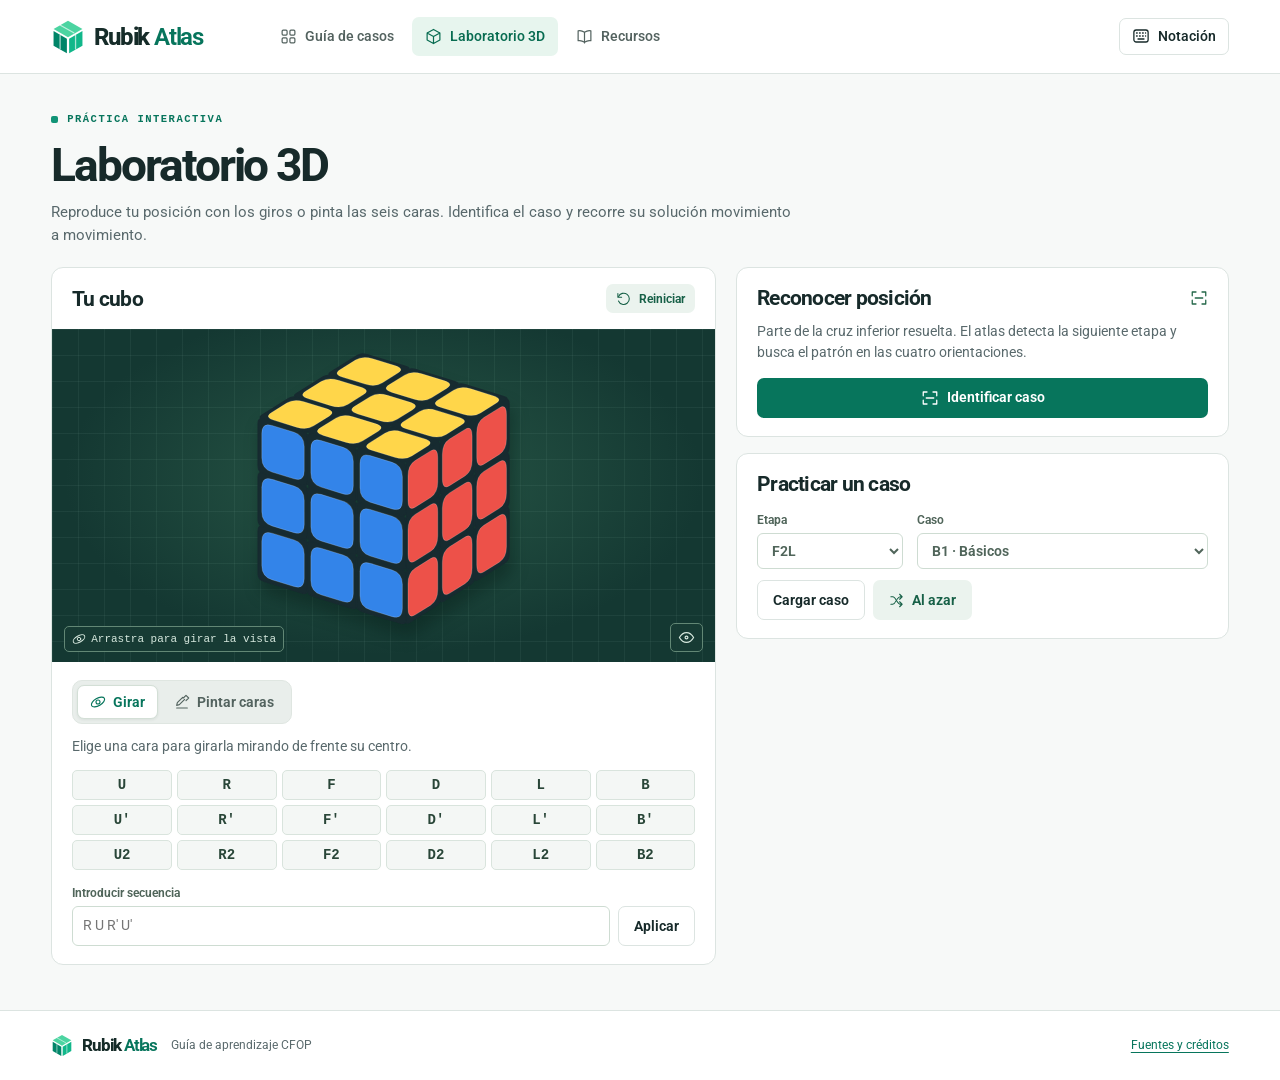
==== laboratorio.html @ b9ffd776 "commit 2" ====
<!doctype html>
<html lang="es"><head><meta charset="utf-8"><meta name="viewport" content="width=device-width, initial-scale=1"><meta name="theme-color" content="#102b29"><meta name="description" content="Guía visual en español para los 119 casos de F2L, OLL y PLL, con un cubo 3D personalizable."><title>Laboratorio 3D · Rubik Atlas</title><link rel="icon" href="assets/marca.svg"><link rel="stylesheet" href="estilos.css"><script type="module" src="js/common.mjs"></script><script type="module" src="js/laboratorio.mjs"></script></head><body>
<a class="skip" href="#principal">Saltar al contenido</a><header class="site-header"><div class="header-inner"><a class="brand" href="index.html"><svg viewBox="0 0 40 42" width="34" height="36" fill="none" aria-hidden="true"><path d="m20 2 17 9.5-17 9.8-17-9.8Z" fill="#4cd4a1"/><path d="m3 14 15.7 9.1v17L3 31.2Z" fill="#008568"/><path d="M37 14v17.2l-15.7 8.9v-17Z" fill="#11b78a"/><path d="m10.5 6.8 16.8 9.5m-16.6 2.2v16.9m18.2-16.8v17" stroke="#fff" stroke-opacity=".65" stroke-width="1.5"/></svg><span>Rubik <b>Atlas</b></span></a><nav aria-label="Principal"><a href="index.html" ><svg class="icon" aria-hidden="true" width="17" height="17" viewBox="0 0 24 24" fill="none" stroke="currentColor" stroke-width="1.7" stroke-linecap="round" stroke-linejoin="round"><rect x="3" y="3" width="7" height="7" rx="1.5"/><rect x="14" y="3" width="7" height="7" rx="1.5"/><rect x="3" y="14" width="7" height="7" rx="1.5"/><rect x="14" y="14" width="7" height="7" rx="1.5"/></svg>Guía de casos</a><a href="laboratorio.html" aria-current="page"><svg class="icon" aria-hidden="true" width="17" height="17" viewBox="0 0 24 24" fill="none" stroke="currentColor" stroke-width="1.7" stroke-linecap="round" stroke-linejoin="round"><path d="m12 2 9 5v10l-9 5-9-5V7zM3 7l9 5 9-5m-9 5v10"/></svg>Laboratorio 3D</a><a href="recursos.html" ><svg class="icon" aria-hidden="true" width="17" height="17" viewBox="0 0 24 24" fill="none" stroke="currentColor" stroke-width="1.7" stroke-linecap="round" stroke-linejoin="round"><path d="M12 6v15M3 4c4-1 6 0 9 2 3-2 5-3 9-2v14c-4-1-6 0-9 2-3-2-5-3-9-2Z"/></svg>Recursos</a></nav><button class="notation-button" data-notation><svg class="icon" aria-hidden="true" width="18" height="18" viewBox="0 0 24 24" fill="none" stroke="currentColor" stroke-width="1.7" stroke-linecap="round" stroke-linejoin="round"><rect x="2.5" y="4" width="19" height="16" rx="3"/><path d="M6 8h1m3 0h1m3 0h1m3 0h.2M6 12h1m3 0h1m3 0h1m3 0h.2M8 16h8"/></svg><span>Notación</span></button></div></header>
<main id="principal" class="wrap"><header class="page-intro"><span class="eyebrow"><i></i> PRÁCTICA INTERACTIVA</span><h1>Laboratorio 3D</h1><p>Reproduce tu posición con los giros o pinta las seis caras. Identifica el caso y recorre su solución movimiento a movimiento.</p></header><div class="lab-layout"><section class="lab-panel"><div class="panel-title"><h2>Tu cubo</h2><button class="btn tiny quiet" id="reset"><svg class="icon" aria-hidden="true" width="15" height="15" viewBox="0 0 24 24" fill="none" stroke="currentColor" stroke-width="1.7" stroke-linecap="round" stroke-linejoin="round"><path d="M3 4v6h6"/><path d="M4 9a9 9 0 1 1 0 7"/></svg> Reiniciar</button></div><div class="viewport" id="viewport" tabindex="0" aria-label="Vista del cubo. Arrastra o usa las flechas para girar la vista."><div id="cube"></div><span class="view-caption"><svg class="icon" aria-hidden="true" width="14" height="14" viewBox="0 0 24 24" fill="none" stroke="currentColor" stroke-width="1.7" stroke-linecap="round" stroke-linejoin="round"><circle cx="12" cy="12" r="3"/><ellipse cx="12" cy="12" rx="11" ry="5.5" transform="rotate(-30 12 12)"/></svg> Arrastra para girar la vista</span><button id="home-view" class="view-home" aria-label="Restablecer vista" title="Restablecer vista"><svg class="icon" aria-hidden="true" width="17" height="17" viewBox="0 0 24 24" fill="none" stroke="currentColor" stroke-width="1.7" stroke-linecap="round" stroke-linejoin="round"><path d="M2 12s4-7 10-7 10 7 10 7-4 7-10 7S2 12 2 12Z"/><circle cx="12" cy="12" r="2"/></svg></button></div><div class="lab-tools"><div class="mode-tabs"><button id="turn-mode" aria-pressed="true"><svg class="icon" aria-hidden="true" width="16" height="16" viewBox="0 0 24 24" fill="none" stroke="currentColor" stroke-width="1.7" stroke-linecap="round" stroke-linejoin="round"><circle cx="12" cy="12" r="3"/><ellipse cx="12" cy="12" rx="11" ry="5.5" transform="rotate(-30 12 12)"/></svg> Girar</button><button id="paint-mode" aria-pressed="false"><svg class="icon" aria-hidden="true" width="16" height="16" viewBox="0 0 24 24" fill="none" stroke="currentColor" stroke-width="1.7" stroke-linecap="round" stroke-linejoin="round"><path d="m14 6 4-4 4 4-4 4m-2-2-8 8-4 1 1-4 8-8"/><path d="M4 21h16"/></svg> Pintar caras</button></div><div id="turn-tools"><p class="muted">Elige una cara para girarla mirando de frente su centro.</p><div id="turns" class="turn-buttons"></div><form id="sequence-form"><label for="sequence">Introducir secuencia</label><div class="input-row"><input id="sequence" placeholder="R U R′ U′" autocomplete="off" spellcheck="false"><button class="btn outline">Aplicar</button></div></form></div><div id="paint-tools" hidden><p class="muted">Elige un color y pinta sobre el cubo o el plano. Los centros indican la orientación de cada cara.</p><div id="palette" aria-label="Color del pincel"></div><div id="net" class="net"></div></div><p id="edit-status" class="status" role="status"></p></div></section><div class="lab-side"><section class="panel control-panel"><div class="panel-title"><h2>Reconocer posición</h2><svg class="icon" aria-hidden="true" width="18" height="18" viewBox="0 0 24 24" fill="none" stroke="currentColor" stroke-width="1.7" stroke-linecap="round" stroke-linejoin="round"><path d="M3 9V4h5m8 0h5v5m0 6v5h-5m-8 0H3v-5m4-3h10"/></svg></div><p>Parte de la cruz inferior resuelta. El atlas detecta la siguiente etapa y busca el patrón en las cuatro orientaciones.</p><button class="btn primary full" id="identify"><svg class="icon" aria-hidden="true" width="18" height="18" viewBox="0 0 24 24" fill="none" stroke="currentColor" stroke-width="1.7" stroke-linecap="round" stroke-linejoin="round"><path d="M3 9V4h5m8 0h5v5m0 6v5h-5m-8 0H3v-5m4-3h10"/></svg> Identificar caso</button><div id="recognition" aria-live="polite"></div></section><section class="panel control-panel"><h2>Practicar un caso</h2><div class="pick-row"><label>Etapa<select id="pick-stage"><option>F2L</option><option>OLL</option><option>PLL</option></select></label><label>Caso<select id="pick-case"></select></label></div><div class="input-row"><button class="btn outline" id="load-case">Cargar caso</button><button class="btn quiet" id="random"><svg class="icon" aria-hidden="true" width="15" height="15" viewBox="0 0 24 24" fill="none" stroke="currentColor" stroke-width="1.7" stroke-linecap="round" stroke-linejoin="round"><path d="M3 6h3c5 0 7 12 12 12h3m-4-4 4 4-4 4M3 18h3c2 0 4-3 5-5m2-3c2-3 3-4 5-4h3m-4-4 4 4-4 4"/></svg> Al azar</button></div></section></div></div></main><footer><div class="wrap foot"><a class="brand" href="index.html"><svg viewBox="0 0 40 42" width="34" height="36" fill="none" aria-hidden="true"><path d="m20 2 17 9.5-17 9.8-17-9.8Z" fill="#4cd4a1"/><path d="m3 14 15.7 9.1v17L3 31.2Z" fill="#008568"/><path d="M37 14v17.2l-15.7 8.9v-17Z" fill="#11b78a"/><path d="m10.5 6.8 16.8 9.5m-16.6 2.2v16.9m18.2-16.8v17" stroke="#fff" stroke-opacity=".65" stroke-width="1.5"/></svg><span>Rubik <b>Atlas</b></span></a><span>Guía de aprendizaje CFOP</span><a href="recursos.html#creditos">Fuentes y créditos</a></div></footer>
<dialog id="notationDialog"><div class="dialog-top"><span class="eyebrow">REFERENCIA</span><button class="icon-btn" data-close aria-label="Cerrar"><svg class="icon" aria-hidden="true" width="18" height="18" viewBox="0 0 24 24" fill="none" stroke="currentColor" stroke-width="1.7" stroke-linecap="round" stroke-linejoin="round"><path d="m6 6 12 12M6 18 18 6"/></svg></button></div><h2>Notación de giros</h2><p>Lee de izquierda a derecha. Determina el sentido mirando directamente la cara que vas a girar.</p><div class="notation-grid"><span><kbd>U</kbd> Superior</span><span><kbd>D</kbd> Inferior</span><span><kbd>R</kbd> Derecha</span><span><kbd>L</kbd> Izquierda</span><span><kbd>F</kbd> Frontal</span><span><kbd>B</kbd> Trasera</span></div><p><b>R</b> indica un cuarto de vuelta horario, <b>R′</b> uno antihorario y <b>R2</b> media vuelta. Las minúsculas como <b>r</b> mueven dos capas juntas.</p><p><b>M, E y S</b> giran la capa central en el sentido de L, D y F respectivamente. <b>x, y y z</b> rotan todo el cubo en el sentido de R, U y F.</p></dialog></body></html>
---- estilos.css ----
@font-face{font-family:Roboto;src:url("assets/fonts/roboto.woff2") format("woff2");font-weight:100 900;font-display:swap}
:root{--ink:#172a2a;--muted:#59696c;--green:#07755c;--mint:#a2f1c9;--line:#dce4e1;--paper:#fff;--soft:#f5f7f6;--mono:"Cascadia Code",Consolas,"Courier New",monospace;color-scheme:light}
*{box-sizing:border-box}
html{scroll-behavior:smooth;scroll-padding-top:18px}
body{margin:0;background:#f7f9f8;color:var(--ink);font:15px/1.52 Roboto,Arial,sans-serif;-webkit-font-smoothing:antialiased}
button,input,select{font:inherit;color:inherit}
button,a{touch-action:manipulation}
button{cursor:pointer}
button:disabled{cursor:default;opacity:.45}
[hidden]{display:none!important}
a{color:var(--green);text-decoration:none}
button:focus-visible,a:focus-visible,input:focus-visible,select:focus-visible,[tabindex]:focus-visible{outline:3px solid #128cbd;outline-offset:3px}
h1,h2,h3,h4,p{margin:0}
h1,h2,h3,h4{line-height:1.15}
.icon{display:inline-block;flex:none;vertical-align:middle}
.wrap,.header-inner{width:min(1320px,calc(100% - clamp(32px,8vw,128px)));margin-inline:auto}
.skip{position:fixed;left:15px;top:-80px;z-index:9;background:white;padding:10px}.skip:focus{top:8px}
.site-header{background:#fff;border-bottom:1px solid var(--line)}
.header-inner{display:flex;align-items:center;gap:clamp(20px,5vw,80px);min-height:73px}
.brand{display:inline-flex;align-items:center;gap:9px;white-space:nowrap;color:#162c29;font-size:24px;font-weight:770;letter-spacing:-1.2px;line-height:1}.brand b{color:var(--green);font-weight:650}
.header-inner nav{display:flex;align-items:center;gap:5px}
.header-inner nav a,.notation-button{display:inline-flex;align-items:center;gap:8px;font-size:14px;font-weight:550;white-space:nowrap}
.header-inner nav a{color:#53625f;padding:9px 13px;border-radius:7px}
.header-inner nav a:hover,.notation-button:hover{background:var(--soft);color:var(--green)}
.header-inner nav a[aria-current]{background:#e7f5ee;color:#086c51}
.notation-button{margin-left:auto;border:1px solid var(--line);border-radius:7px;background:white;padding:7px 12px}
.hero{display:grid;grid-template-columns:1.15fr 1fr;position:relative;isolation:isolate;overflow:hidden;min-height:282px;margin-top:28px;border-radius:17px;color:white;background:linear-gradient(110deg,#102e2b 0%,#0e322f 57%,#19433c 100%);box-shadow:0 2px 3px #10291e13}
.hero:before{content:"";position:absolute;inset:0;z-index:-1;background-image:linear-gradient(#b1e7d50c 1px,transparent 1px),linear-gradient(90deg,#b1e7d50c 1px,transparent 1px);background-size:30px 30px;mask-image:linear-gradient(90deg,transparent,#0005 35%,#000 75%)}
.hero-copy{align-self:center;padding:36px 0 37px clamp(26px,3.7vw,61px);position:relative;z-index:1}
.hero-kicker,.eyebrow,.case-code,.axis{font-family:var(--mono);font-size:11px;font-weight:650;line-height:1.2;letter-spacing:1.3px}
.hero-kicker,.eyebrow{display:inline-flex;align-items:center;gap:9px}.hero-kicker{color:#abdfc6}.hero-kicker span{color:#77a995}.hero-kicker i,.eyebrow i{width:7px;height:7px;display:inline-block;background:#73e7ac;border-radius:2px}.eyebrow i{background:#119477}
.hero h1{font-size:clamp(40px,4.3vw,68px);letter-spacing:-.053em;line-height:1.06;font-weight:720;margin:13px 0 12px}
.hero p{color:#c8dcd5;max-width:510px;font-size:clamp(15px,1.12vw,18px);line-height:1.58}
.btn,.icon-btn{display:inline-flex;align-items:center;justify-content:center;gap:8px;border:1px solid transparent;border-radius:7px;font-weight:650;line-height:1.2}
.btn{min-height:40px;font-size:14px;padding:10px 15px}
.btn:hover,.icon-btn:hover{filter:brightness(.96)}
.btn.mint{background:var(--mint);color:#103d2f;margin-top:23px;padding:12px 16px}.btn.mint .icon:last-child{margin-left:8px}
.primary{background:var(--green);color:white}.quiet{background:#ebf3ee;color:#176047}.outline,.icon-btn{background:white;border-color:var(--line);color:var(--ink)}
.full{width:100%}.tiny{font-size:12px;min-height:29px;padding:6px 9px}
.hero-art{position:relative;display:grid;place-items:center;min-width:0;isolation:isolate}
.hero-art .cube-render{width:clamp(225px,20.3vw,312px);position:relative;z-index:2;filter:drop-shadow(3px 15px 9px #02191468);transform:rotate(-7deg)}
.halo{position:absolute;width:75%;height:90%;background:radial-gradient(ellipse,#77f0ab27,transparent 70%)}
.orbit{position:absolute;top:50%;left:50%;width:78%;height:44%;border:1px dashed #ade7ce55;border-radius:50%;transform:translate(-50%,-36%) rotate(-17deg)}
.o2{transform:translate(-50%,-48%) rotate(21deg);border-style:solid;border-color:#b0edd131;width:82%;height:39%}
.axis{position:absolute;color:#9fcdba;background:#183f36;border:1px solid #92c2a750;border-radius:4px;letter-spacing:0;padding:2px 5px;font-size:10px}.aU{top:12%;left:66%}.aF{top:66%;left:12%}.aR{top:60%;right:10%}
.library{margin:32px 0 70px}.lib-head,.result-head,.panel-title,.dialog-top,.resource-bar,.foot,.pick-row,.input-row{display:flex;align-items:center;justify-content:space-between;gap:14px}
.lib-head{align-items:flex-end;margin-bottom:21px}.eyebrow{color:var(--green);font-size:10.5px;letter-spacing:1.5px}
.lib-head h2,.page-intro h1,.resource-stage>h2{font-size:clamp(29px,2.6vw,42px);font-weight:735;letter-spacing:-.045em;margin-top:5px}
.stage-tabs,.mode-tabs{display:inline-flex;gap:3px;padding:4px;background:#e9eeeb;border:1px solid #dfe6e1;border-radius:10px}
.stage-tabs button,.mode-tabs button{background:transparent;border:1px solid transparent;border-radius:7px;padding:7px 12px;font-size:14px;font-weight:660;line-height:18px;color:#53635f}
.stage-tabs button[aria-pressed=true],.mode-tabs button[aria-pressed=true]{background:white;border-color:#d3dfd6;color:var(--green);box-shadow:0 1px 3px #052b1b12}
.stage-tabs small{font:600 10px var(--mono);border-radius:4px;padding:2px 5px;margin-left:3px;background:#dce4df}.stage-tabs button[aria-pressed=true] small{background:#e2f3e9}
.catalog-layout{display:grid;grid-template-columns:minmax(185px,210px) minmax(0,1fr);gap:clamp(20px,2vw,32px);align-items:start}
.filters,.panel,.lab-panel{background:white;border:1px solid var(--line);border-radius:12px}
.filters{padding:14px 9px 10px}.filters-title{font-size:14px;font-weight:700;display:flex;align-items:center;gap:8px;padding:0 8px 12px;margin:0 3px 5px;border-bottom:1px solid var(--line)}.filters-title>.icon{color:#57806d}.filters-title>span{margin-left:auto;font:600 10px var(--mono);color:#73817b}
#groups{display:grid;gap:2px}#groups button{background:none;border:0;border-radius:6px;text-align:left;display:flex;align-items:center;justify-content:space-between;gap:6px;padding:9px 10px;font-size:13px;color:#4c6058;line-height:1.3}#groups small{font:11px var(--mono);color:#68776f}
#groups button:hover{background:var(--soft)}#groups button[aria-pressed=true]{background:#e7f5ec;color:#086d50;font-weight:680}#groups button[aria-pressed=true] small{color:#086d50}
.result-head{align-items:center;padding-bottom:13px;border-bottom:1px solid var(--line);margin-bottom:16px}
.result-head h2,.control-panel h2,.panel-title h2{font-size:21px;letter-spacing:-.036em;font-weight:700}
.result-head p,.resource-stage>p{font-size:13px;color:var(--muted);margin-top:5px}
.search{display:flex;align-items:center;gap:7px;padding:7px 10px;flex:none;background:white;border:1px solid var(--line);border-radius:7px;color:#6d7a74}
.search input{width:103px;font-size:13px;background:none;border:0;outline:none}.search:focus-within{outline:2px solid var(--green)}
.family-section+.family-section{margin-top:26px}.family-section>h3{display:flex;align-items:center;gap:9px;font-size:16px;letter-spacing:-.02em;margin-bottom:12px}.family-section h3 small{font:500 11px var(--mono);letter-spacing:0;color:#68786f;background:#eaf0ec;padding:3px 6px;border-radius:4px}
.case-grid{display:grid;grid-template-columns:repeat(4,minmax(0,1fr));gap:12px}
.case-card{display:flex;flex-direction:column;position:relative;min-width:0;background:white;border:1px solid #d8e2dd;border-radius:11px;overflow:hidden;color:var(--ink);box-shadow:0 2px 3px #103c1b05}
.case-card:hover,.case-card:focus-visible{border-color:#69a38a;box-shadow:0 4px 15px #104e3312}
.case-art,.detail-art{position:relative;display:grid;place-items:center;background-color:#eff4f1;background-image:radial-gradient(#78958640 .8px,transparent .95px);background-size:11px 11px}
.case-art{height:142px;border-bottom:1px solid #e0e9e3}.case-art img{object-fit:contain;width:99px;height:108px;filter:drop-shadow(0 4px 3px #143e2d17)}.case-code{position:absolute;top:9px;left:9px;font-size:9.5px;letter-spacing:.4px;background:#ffffffda;border:1px solid #d9e4dc;color:#4c6257;border-radius:4px;padding:3px 5px}
.case-body{padding:12px 12px 13px;position:relative;flex:1}.case-body h4{font-size:14px;letter-spacing:-.016em;line-height:1.35;padding-right:8px}.case-body code{display:block;margin-top:5px;font:12px/1.5 var(--mono);color:#4c6358;overflow-wrap:anywhere}.card-go{position:absolute;right:8px;top:11px;color:#7b9185}
.page-intro{padding:33px 0 21px}.page-intro h1{font-size:clamp(36px,3.6vw,54px);margin:9px 0}.page-intro>p{max-width:750px;color:var(--muted)}
.resource-bar,.credits{border:1px solid var(--line);border-radius:10px;background:white;padding:14px 18px}.resource-bar nav{display:flex;gap:8px}.resource-stage{margin:35px 0 50px}.resource-stage>p{margin-bottom:23px}.resource-stage .case-grid{grid-template-columns:repeat(auto-fill,minmax(195px,1fr))}.resource-stage .family-section h3{margin-top:19px}.credits{margin-bottom:42px;font-size:14px}.credits h2{font-size:20px}.credits p{margin:8px 0}.credits a,.foot>a:last-child{text-decoration:underline;text-underline-offset:3px}
footer{background:white;border-top:1px solid var(--line);color:var(--muted);font-size:12px}.foot{padding-block:23px;justify-content:flex-start}.foot .brand{font-size:17px}.foot .brand svg{width:22px;height:23px}.foot>a:last-child{margin-left:auto}
dialog{width:min(465px,calc(100% - 28px));max-height:90dvh;overflow:auto;padding:23px;border:1px solid #cfdcd4;border-radius:15px;color:var(--ink);box-shadow:0 15px 80px #07291b30}dialog::backdrop{background:#132d2b80}dialog h2{font-size:27px;letter-spacing:-.035em;margin:6px 0 15px}dialog p,.control-panel>p,.muted{font-size:14px;color:var(--muted);line-height:1.55}dialog p+p{margin-top:10px}.icon-btn{height:33px;min-width:33px;padding:6px}.detail-art{border-radius:9px;padding:12px;margin-bottom:15px}.detail-art img{width:140px;height:155px;object-fit:contain}.algo-box{background:#eff5f1;border-radius:8px;padding:13px;margin:15px 0}.algo-box code{display:block;margin-top:6px;font:600 16px/1.55 var(--mono)}.notation-grid{display:grid;grid-template-columns:1fr 1fr;gap:8px;margin:15px 0}.notation-grid span,.empty{background:var(--soft);border-radius:7px;padding:8px}.notation-grid kbd{font-family:var(--mono);font-weight:700;color:var(--green)}.empty{padding:24px;border:1px dashed var(--line)}.empty p{margin:7px 0 10px}
.lab-layout{display:grid;grid-template-columns:minmax(0,1.35fr) minmax(300px,1fr);gap:20px;align-items:start;margin:0 0 45px}
.lab-panel{overflow:hidden}.panel-title{padding:16px 20px}.viewport{height:clamp(250px,26vw,365px);display:grid;place-items:center;position:relative;touch-action:none;background-color:#143832;background-image:linear-gradient(#a6d9c611 1px,transparent 1px),linear-gradient(90deg,#a6d9c611 1px,transparent 1px),radial-gradient(ellipse at 50% 45%,#285847,transparent 68%);background-size:26px 26px,26px 26px,100% 100%;cursor:grab;user-select:none}.viewport:active{cursor:grabbing}.viewport.painting [data-sticker]{cursor:crosshair}
#cube{position:absolute;inset:3% 3% 7%;pointer-events:none}#cube svg{display:block;width:100%;height:100%;pointer-events:auto;filter:drop-shadow(3px 12px 8px #02191465)}
.view-caption,.view-home{position:absolute;bottom:10px;color:#d6e8de;background:#183c35e0;border:1px solid #628775;border-radius:5px;font:11px/1.2 var(--mono)}.view-caption{left:12px;padding:5px 7px;display:flex;align-items:center;gap:5px;pointer-events:none}.view-home{right:12px;padding:5px 7px}
.lab-tools,.control-panel{padding:18px 20px}.mode-tabs button{display:inline-flex;align-items:center;gap:7px}.muted{margin:12px 0}.turn-buttons{display:grid;grid-template-columns:repeat(6,1fr);gap:5px}.turn-buttons button,.moves button{background:#f4f7f5;border:1px solid #d9e4dd;border-radius:5px;color:#294638;font:650 14px var(--mono);padding:6px}.turn-buttons button:hover,.moves button:hover{background:#deefe4}
#sequence-form,.pick-row{margin:14px 0 0}.lab-layout label{display:block;font-size:12px;font-weight:650;color:#50655a}.lab-layout input,.lab-layout select{border:1px solid #cedcd2;border-radius:6px;background:white;padding:8px 10px;font-size:14px;width:100%}.input-row{gap:8px;justify-content:flex-start}.input-row input{min-width:0}#sequence-form .input-row{margin-top:4px}.status:not(:empty){font-size:13px;color:#38634a;border-left:2px solid #93b9a0;padding-left:8px;margin-top:10px}
.lab-side{display:grid;gap:16px}.control-panel .panel-title{padding:0;color:#236748}.control-panel h2{color:var(--ink)}.control-panel>p{margin:10px 0 14px}.pick-row{align-items:flex-end;margin:15px 0 11px}.pick-row label{flex:2}.pick-row label:first-child{flex:1}.pick-row select{display:block;margin-top:4px}.feedback,.prep{padding:12px;border-radius:7px;background:#eef7f1;font-size:14px;margin-top:13px}.feedback.error{background:#fff1df;color:#794618}
.recognition-head{margin:16px 0 5px;padding-top:14px;border-top:1px solid var(--line)}.recognition-head h3{font-size:21px;margin-top:4px}#recognition p{font-size:13px;color:#506158}.moves{display:flex;gap:4px;flex-wrap:wrap;margin:14px 0}.moves button{padding:5px 7px}.moves button[aria-current=step]{background:#126c50;color:white}.player{display:flex;align-items:center;gap:7px}.player .btn{min-height:33px;padding:7px 13px}.step-info{margin-top:12px;padding:10px 12px;background:#f1f5f2;border-radius:6px}.step-info strong{font:600 11px var(--mono);color:var(--green)}
#palette{display:flex;gap:7px;margin:11px 0}.swatch{background:var(--swatch);border:1px solid #435c5166;border-radius:7px;color:#112621;width:33px;height:33px;font-weight:800}.swatch[aria-pressed=true]{outline:2px solid var(--green);outline-offset:2px}
.net{display:grid;grid-template-areas:". U . ." "L F R B" ". D . .";grid-template-columns:repeat(4,1fr);gap:4px;max-width:445px;margin:18px auto 0}.net-face{display:grid;grid-template-columns:repeat(3,1fr);gap:2px;background:#243632;border-radius:5px;padding:3px}.face-U{grid-area:U}.face-F{grid-area:F}.face-R{grid-area:R}.face-L{grid-area:L}.face-B{grid-area:B}.face-D{grid-area:D}.net-cell{aspect-ratio:1;background:var(--swatch);border:0;border-radius:3px;padding:0;color:#24362e;font:700 12px var(--mono)}.net-cell:disabled{opacity:1}
@media(min-width:1550px){.hero{min-height:315px}.case-art{height:164px}.case-art img{height:119px;width:111px}}
@media(max-width:1100px){.catalog-layout{grid-template-columns:175px minmax(0,1fr);gap:17px}.case-grid{gap:9px}.case-body{padding:10px}.result-head{align-items:flex-start}.case-art{height:130px}.hero-copy{padding-right:0}.case-body h4{font-size:13px}.header-inner{gap:26px}}
@media(max-width:900px){.wrap,.header-inner{width:calc(100% - 36px)}.case-grid{grid-template-columns:repeat(3,minmax(0,1fr))}.hero{grid-template-columns:1.2fr 1fr}.hero-art .cube-render{width:230px}.lab-layout{grid-template-columns:minmax(0,1.08fr) minmax(290px,1fr)}.header-inner{gap:15px}.header-inner nav a{padding:8px 9px}}
@media(max-width:720px){.header-inner{display:grid;grid-template-columns:1fr auto;gap:0;min-height:0}.header-inner>.brand{padding:13px 0;font-size:22px}.brand>svg{width:29px;height:31px}.header-inner nav{grid-row:2;grid-column:1/-1;justify-content:space-around;padding:0 0 8px}.header-inner nav a{justify-content:center;font-size:13px;flex:1}.notation-button{grid-row:1;grid-column:2;font-size:12px}.hero{margin-top:16px;min-height:225px;grid-template-columns:1.35fr .8fr;border-radius:13px}.hero-copy{padding:24px 0 26px 22px}.hero h1{font-size:36px}.hero p{font-size:14px}.hero-art .cube-render{width:min(100%,210px)}.axis{display:none}.hero-kicker{font-size:10px;letter-spacing:1px}.library{margin-top:23px}.lib-head{align-items:center}.stage-tabs button{padding:6px 8px}.catalog-layout{display:block}.filters{padding:8px;margin-bottom:15px}.filters-title{display:none}#groups{display:flex;gap:4px;overflow:auto;scrollbar-width:thin}#groups button{white-space:nowrap;padding:7px 8px}#groups small{margin-left:2px}.case-grid{grid-template-columns:repeat(4,minmax(0,1fr))}.lab-layout{grid-template-columns:1fr}.lab-side{grid-row:2}.resource-stage .case-grid{grid-template-columns:repeat(3,minmax(0,1fr))}}
@media(max-width:540px){.wrap,.header-inner{width:calc(100% - 24px)}.hero{display:block;min-height:285px}.hero-copy{padding:23px 18px;max-width:100%}.hero h1{font-size:37px;max-width:85%;margin:11px 0}.hero p{max-width:57%;font-size:13.5px}.hero-art{position:absolute;right:-7px;bottom:16px;width:45%;height:62%;z-index:-1}.hero-art .cube-render{width:100%}.hero .btn.mint{margin-top:17px;font-size:13px;padding:10px}.lib-head{align-items:flex-start;gap:12px;flex-direction:column;margin-bottom:13px}.lib-head h2{font-size:29px}.stage-tabs{width:100%}.stage-tabs button{flex:1}.result-head{flex-wrap:wrap;gap:9px}.search{width:100%}.search input{width:100%}.case-grid,.resource-stage .case-grid{grid-template-columns:repeat(2,minmax(0,1fr))}.family-section+.family-section{margin-top:20px}.resource-bar{flex-wrap:wrap;padding:10px;gap:8px}.resource-bar nav{gap:4px}.resource-bar .btn{font-size:12px;padding:7px 9px;min-height:32px}.page-intro{padding-top:23px}.page-intro>p{font-size:14px}.foot{flex-wrap:wrap;gap:8px}.foot>span{display:none}.header-inner nav{gap:2px}.header-inner nav a{font-size:12px;gap:5px;padding-inline:4px}.lab-tools,.control-panel{padding:15px}.panel-title{padding:13px 15px}.page-intro h1{font-size:36px}.hero-kicker{font-size:9px}}
@media(prefers-reduced-motion:reduce){html{scroll-behavior:auto}}
@media print{body{background:white;font-size:10pt}.wrap{width:100%}.site-header,footer,.resource-bar,.skip,dialog,.card-go,.hero{display:none!important}.resource-stage{break-before:page;margin:0}.resource-stage:first-of-type{break-before:auto}.case-card{break-inside:avoid}.resource-stage .case-grid{grid-template-columns:repeat(4,minmax(0,1fr))}.case-art{height:90px}.case-art img{height:75px;width:75px}.case-body{padding:6px}.case-body h4,.case-body code{font-size:9pt}.family-section h3{break-after:avoid}*{print-color-adjust:exact}}
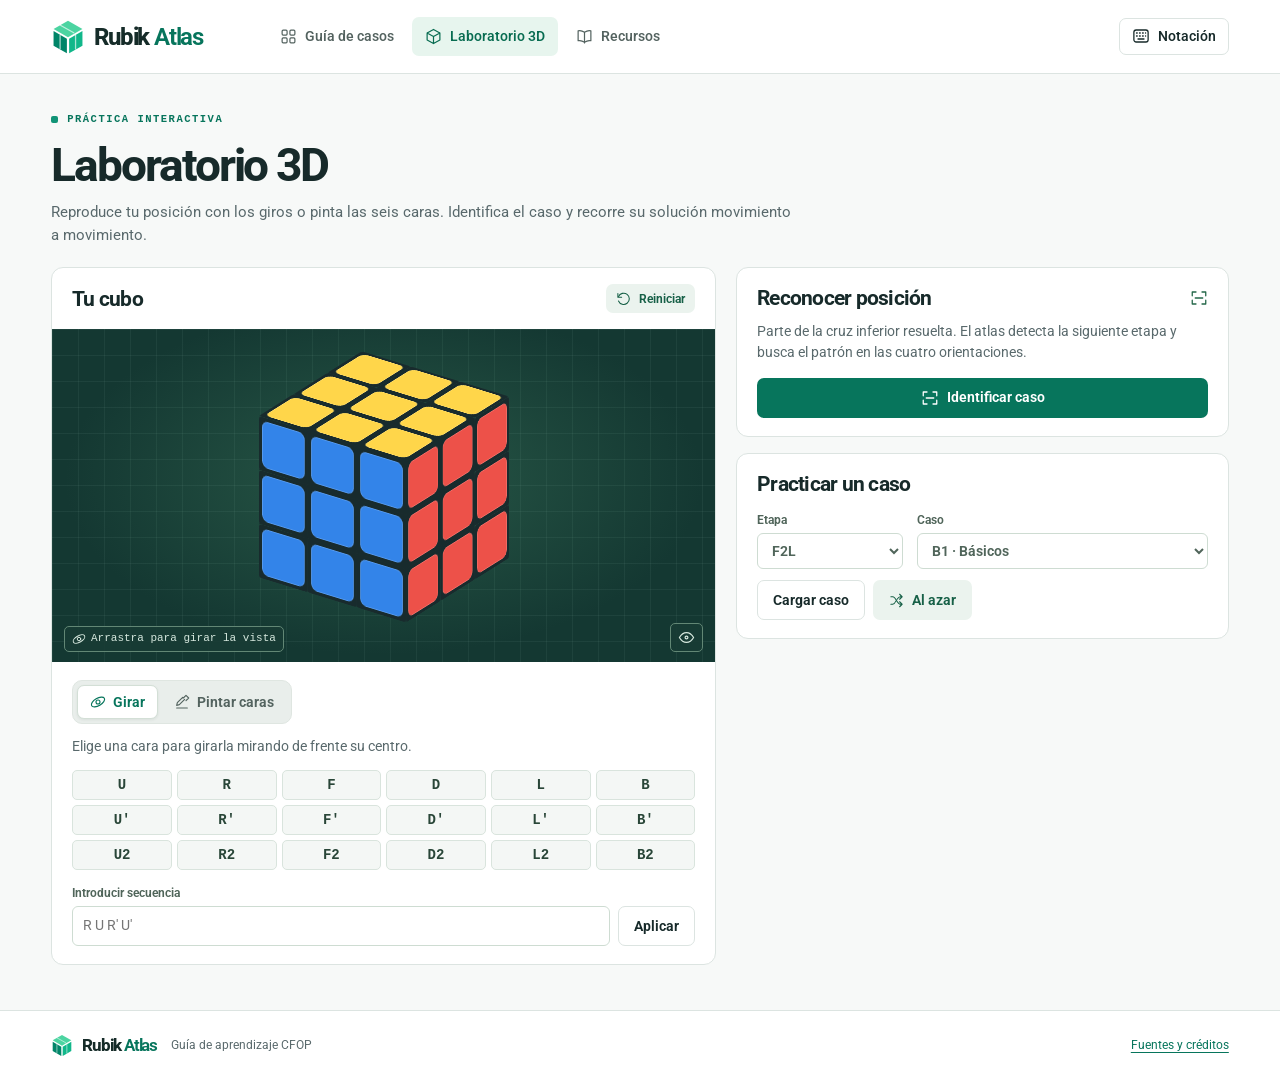
==== commit ddcddbd3: "commit 3" ====
--- a/laboratorio.html
+++ b/laboratorio.html
@@ -1,5 +1,5 @@
 <!doctype html>
 <html lang="es"><head><meta charset="utf-8"><meta name="viewport" content="width=device-width, initial-scale=1"><meta name="theme-color" content="#102b29"><meta name="description" content="Guía visual en español para los 119 casos de F2L, OLL y PLL, con un cubo 3D personalizable."><title>Laboratorio 3D · Rubik Atlas</title><link rel="icon" href="assets/marca.svg"><link rel="stylesheet" href="estilos.css"><script type="module" src="js/common.mjs"></script><script type="module" src="js/laboratorio.mjs"></script></head><body>
 <a class="skip" href="#principal">Saltar al contenido</a><header class="site-header"><div class="header-inner"><a class="brand" href="index.html"><svg viewBox="0 0 40 42" width="34" height="36" fill="none" aria-hidden="true"><path d="m20 2 17 9.5-17 9.8-17-9.8Z" fill="#4cd4a1"/><path d="m3 14 15.7 9.1v17L3 31.2Z" fill="#008568"/><path d="M37 14v17.2l-15.7 8.9v-17Z" fill="#11b78a"/><path d="m10.5 6.8 16.8 9.5m-16.6 2.2v16.9m18.2-16.8v17" stroke="#fff" stroke-opacity=".65" stroke-width="1.5"/></svg><span>Rubik <b>Atlas</b></span></a><nav aria-label="Principal"><a href="index.html" ><svg class="icon" aria-hidden="true" width="17" height="17" viewBox="0 0 24 24" fill="none" stroke="currentColor" stroke-width="1.7" stroke-linecap="round" stroke-linejoin="round"><rect x="3" y="3" width="7" height="7" rx="1.5"/><rect x="14" y="3" width="7" height="7" rx="1.5"/><rect x="3" y="14" width="7" height="7" rx="1.5"/><rect x="14" y="14" width="7" height="7" rx="1.5"/></svg>Guía de casos</a><a href="laboratorio.html" aria-current="page"><svg class="icon" aria-hidden="true" width="17" height="17" viewBox="0 0 24 24" fill="none" stroke="currentColor" stroke-width="1.7" stroke-linecap="round" stroke-linejoin="round"><path d="m12 2 9 5v10l-9 5-9-5V7zM3 7l9 5 9-5m-9 5v10"/></svg>Laboratorio 3D</a><a href="recursos.html" ><svg class="icon" aria-hidden="true" width="17" height="17" viewBox="0 0 24 24" fill="none" stroke="currentColor" stroke-width="1.7" stroke-linecap="round" stroke-linejoin="round"><path d="M12 6v15M3 4c4-1 6 0 9 2 3-2 5-3 9-2v14c-4-1-6 0-9 2-3-2-5-3-9-2Z"/></svg>Recursos</a></nav><button class="notation-button" data-notation><svg class="icon" aria-hidden="true" width="18" height="18" viewBox="0 0 24 24" fill="none" stroke="currentColor" stroke-width="1.7" stroke-linecap="round" stroke-linejoin="round"><rect x="2.5" y="4" width="19" height="16" rx="3"/><path d="M6 8h1m3 0h1m3 0h1m3 0h.2M6 12h1m3 0h1m3 0h1m3 0h.2M8 16h8"/></svg><span>Notación</span></button></div></header>
-<main id="principal" class="wrap"><header class="page-intro"><span class="eyebrow"><i></i> PRÁCTICA INTERACTIVA</span><h1>Laboratorio 3D</h1><p>Reproduce tu posición con los giros o pinta las seis caras. Identifica el caso y recorre su solución movimiento a movimiento.</p></header><div class="lab-layout"><section class="lab-panel"><div class="panel-title"><h2>Tu cubo</h2><button class="btn tiny quiet" id="reset"><svg class="icon" aria-hidden="true" width="15" height="15" viewBox="0 0 24 24" fill="none" stroke="currentColor" stroke-width="1.7" stroke-linecap="round" stroke-linejoin="round"><path d="M3 4v6h6"/><path d="M4 9a9 9 0 1 1 0 7"/></svg> Reiniciar</button></div><div class="viewport" id="viewport" tabindex="0" aria-label="Vista del cubo. Arrastra o usa las flechas para girar la vista."><div id="cube"></div><span class="view-caption"><svg class="icon" aria-hidden="true" width="14" height="14" viewBox="0 0 24 24" fill="none" stroke="currentColor" stroke-width="1.7" stroke-linecap="round" stroke-linejoin="round"><circle cx="12" cy="12" r="3"/><ellipse cx="12" cy="12" rx="11" ry="5.5" transform="rotate(-30 12 12)"/></svg> Arrastra para girar la vista</span><button id="home-view" class="view-home" aria-label="Restablecer vista" title="Restablecer vista"><svg class="icon" aria-hidden="true" width="17" height="17" viewBox="0 0 24 24" fill="none" stroke="currentColor" stroke-width="1.7" stroke-linecap="round" stroke-linejoin="round"><path d="M2 12s4-7 10-7 10 7 10 7-4 7-10 7S2 12 2 12Z"/><circle cx="12" cy="12" r="2"/></svg></button></div><div class="lab-tools"><div class="mode-tabs"><button id="turn-mode" aria-pressed="true"><svg class="icon" aria-hidden="true" width="16" height="16" viewBox="0 0 24 24" fill="none" stroke="currentColor" stroke-width="1.7" stroke-linecap="round" stroke-linejoin="round"><circle cx="12" cy="12" r="3"/><ellipse cx="12" cy="12" rx="11" ry="5.5" transform="rotate(-30 12 12)"/></svg> Girar</button><button id="paint-mode" aria-pressed="false"><svg class="icon" aria-hidden="true" width="16" height="16" viewBox="0 0 24 24" fill="none" stroke="currentColor" stroke-width="1.7" stroke-linecap="round" stroke-linejoin="round"><path d="m14 6 4-4 4 4-4 4m-2-2-8 8-4 1 1-4 8-8"/><path d="M4 21h16"/></svg> Pintar caras</button></div><div id="turn-tools"><p class="muted">Elige una cara para girarla mirando de frente su centro.</p><div id="turns" class="turn-buttons"></div><form id="sequence-form"><label for="sequence">Introducir secuencia</label><div class="input-row"><input id="sequence" placeholder="R U R′ U′" autocomplete="off" spellcheck="false"><button class="btn outline">Aplicar</button></div></form></div><div id="paint-tools" hidden><p class="muted">Elige un color y pinta sobre el cubo o el plano. Los centros indican la orientación de cada cara.</p><div id="palette" aria-label="Color del pincel"></div><div id="net" class="net"></div></div><p id="edit-status" class="status" role="status"></p></div></section><div class="lab-side"><section class="panel control-panel"><div class="panel-title"><h2>Reconocer posición</h2><svg class="icon" aria-hidden="true" width="18" height="18" viewBox="0 0 24 24" fill="none" stroke="currentColor" stroke-width="1.7" stroke-linecap="round" stroke-linejoin="round"><path d="M3 9V4h5m8 0h5v5m0 6v5h-5m-8 0H3v-5m4-3h10"/></svg></div><p>Parte de la cruz inferior resuelta. El atlas detecta la siguiente etapa y busca el patrón en las cuatro orientaciones.</p><button class="btn primary full" id="identify"><svg class="icon" aria-hidden="true" width="18" height="18" viewBox="0 0 24 24" fill="none" stroke="currentColor" stroke-width="1.7" stroke-linecap="round" stroke-linejoin="round"><path d="M3 9V4h5m8 0h5v5m0 6v5h-5m-8 0H3v-5m4-3h10"/></svg> Identificar caso</button><div id="recognition" aria-live="polite"></div></section><section class="panel control-panel"><h2>Practicar un caso</h2><div class="pick-row"><label>Etapa<select id="pick-stage"><option>F2L</option><option>OLL</option><option>PLL</option></select></label><label>Caso<select id="pick-case"></select></label></div><div class="input-row"><button class="btn outline" id="load-case">Cargar caso</button><button class="btn quiet" id="random"><svg class="icon" aria-hidden="true" width="15" height="15" viewBox="0 0 24 24" fill="none" stroke="currentColor" stroke-width="1.7" stroke-linecap="round" stroke-linejoin="round"><path d="M3 6h3c5 0 7 12 12 12h3m-4-4 4 4-4 4M3 18h3c2 0 4-3 5-5m2-3c2-3 3-4 5-4h3m-4-4 4 4-4 4"/></svg> Al azar</button></div></section></div></div></main><footer><div class="wrap foot"><a class="brand" href="index.html"><svg viewBox="0 0 40 42" width="34" height="36" fill="none" aria-hidden="true"><path d="m20 2 17 9.5-17 9.8-17-9.8Z" fill="#4cd4a1"/><path d="m3 14 15.7 9.1v17L3 31.2Z" fill="#008568"/><path d="M37 14v17.2l-15.7 8.9v-17Z" fill="#11b78a"/><path d="m10.5 6.8 16.8 9.5m-16.6 2.2v16.9m18.2-16.8v17" stroke="#fff" stroke-opacity=".65" stroke-width="1.5"/></svg><span>Rubik <b>Atlas</b></span></a><span>Guía de aprendizaje CFOP</span><a href="recursos.html#creditos">Fuentes y créditos</a></div></footer>
+<main id="principal" class="wrap"><header class="page-intro"><span class="eyebrow"><i></i> PRÁCTICA INTERACTIVA</span><h1>Laboratorio 3D</h1><p>Reproduce tu posición con los giros o pinta las seis caras. Identifica el caso y recorre su solución movimiento a movimiento.</p></header><div class="lab-layout"><section class="lab-panel"><div class="panel-title"><h2>Tu cubo</h2><button class="btn tiny quiet" id="reset"><svg class="icon" aria-hidden="true" width="15" height="15" viewBox="0 0 24 24" fill="none" stroke="currentColor" stroke-width="1.7" stroke-linecap="round" stroke-linejoin="round"><path d="M3 4v6h6"/><path d="M4 9a9 9 0 1 1 0 7"/></svg> Reiniciar</button></div><div class="viewport" id="viewport" tabindex="0" aria-label="Vista del cubo. Arrastra o usa las flechas para girar la vista."><div id="cube"></div><span class="view-caption"><svg class="icon" aria-hidden="true" width="14" height="14" viewBox="0 0 24 24" fill="none" stroke="currentColor" stroke-width="1.7" stroke-linecap="round" stroke-linejoin="round"><circle cx="12" cy="12" r="3"/><ellipse cx="12" cy="12" rx="11" ry="5.5" transform="rotate(-30 12 12)"/></svg> Arrastra para girar la vista</span><button id="home-view" class="view-home" aria-label="Restablecer vista" title="Restablecer vista"><svg class="icon" aria-hidden="true" width="17" height="17" viewBox="0 0 24 24" fill="none" stroke="currentColor" stroke-width="1.7" stroke-linecap="round" stroke-linejoin="round"><path d="M2 12s4-7 10-7 10 7 10 7-4 7-10 7S2 12 2 12Z"/><circle cx="12" cy="12" r="2"/></svg></button></div><div id="transport" class="transport" hidden></div><div class="lab-tools"><div class="mode-tabs"><button id="turn-mode" aria-pressed="true"><svg class="icon" aria-hidden="true" width="16" height="16" viewBox="0 0 24 24" fill="none" stroke="currentColor" stroke-width="1.7" stroke-linecap="round" stroke-linejoin="round"><circle cx="12" cy="12" r="3"/><ellipse cx="12" cy="12" rx="11" ry="5.5" transform="rotate(-30 12 12)"/></svg> Girar</button><button id="paint-mode" aria-pressed="false"><svg class="icon" aria-hidden="true" width="16" height="16" viewBox="0 0 24 24" fill="none" stroke="currentColor" stroke-width="1.7" stroke-linecap="round" stroke-linejoin="round"><path d="m14 6 4-4 4 4-4 4m-2-2-8 8-4 1 1-4 8-8"/><path d="M4 21h16"/></svg> Pintar caras</button></div><div id="turn-tools"><p class="muted">Elige una cara para girarla mirando de frente su centro.</p><div id="turns" class="turn-buttons"></div><form id="sequence-form"><label for="sequence">Introducir secuencia</label><div class="input-row"><input id="sequence" placeholder="R U R′ U′" autocomplete="off" spellcheck="false"><button class="btn outline">Aplicar</button></div></form></div><div id="paint-tools" hidden><p class="muted">Para copiar tu cubo, empieza con blanco abajo, azul al frente y rojo a la derecha. Elige un color y pinta sobre el cubo o sobre el plano de sus seis caras.</p><div id="palette" aria-label="Color del pincel"></div><div id="net" class="net"></div></div><p id="edit-status" class="status" role="status"></p></div></section><div class="lab-side"><section class="panel control-panel"><div class="panel-title"><h2>Reconocer posición</h2><svg class="icon" aria-hidden="true" width="18" height="18" viewBox="0 0 24 24" fill="none" stroke="currentColor" stroke-width="1.7" stroke-linecap="round" stroke-linejoin="round"><path d="M3 9V4h5m8 0h5v5m0 6v5h-5m-8 0H3v-5m4-3h10"/></svg></div><p>Parte de la cruz inferior resuelta. El atlas detecta la siguiente etapa y busca el patrón en las cuatro orientaciones.</p><button class="btn primary full" id="identify"><svg class="icon" aria-hidden="true" width="18" height="18" viewBox="0 0 24 24" fill="none" stroke="currentColor" stroke-width="1.7" stroke-linecap="round" stroke-linejoin="round"><path d="M3 9V4h5m8 0h5v5m0 6v5h-5m-8 0H3v-5m4-3h10"/></svg> Identificar caso</button><div id="recognition" aria-live="polite"></div></section><section class="panel control-panel"><h2>Practicar un caso</h2><div class="pick-row"><label>Etapa<select id="pick-stage"><option>F2L</option><option>OLL</option><option>PLL</option></select></label><label>Caso<select id="pick-case"></select></label></div><div class="input-row"><button class="btn outline" id="load-case">Cargar caso</button><button class="btn quiet" id="random"><svg class="icon" aria-hidden="true" width="15" height="15" viewBox="0 0 24 24" fill="none" stroke="currentColor" stroke-width="1.7" stroke-linecap="round" stroke-linejoin="round"><path d="M3 6h3c5 0 7 12 12 12h3m-4-4 4 4-4 4M3 18h3c2 0 4-3 5-5m2-3c2-3 3-4 5-4h3m-4-4 4 4-4 4"/></svg> Al azar</button></div></section></div></div></main><footer><div class="wrap foot"><a class="brand" href="index.html"><svg viewBox="0 0 40 42" width="34" height="36" fill="none" aria-hidden="true"><path d="m20 2 17 9.5-17 9.8-17-9.8Z" fill="#4cd4a1"/><path d="m3 14 15.7 9.1v17L3 31.2Z" fill="#008568"/><path d="M37 14v17.2l-15.7 8.9v-17Z" fill="#11b78a"/><path d="m10.5 6.8 16.8 9.5m-16.6 2.2v16.9m18.2-16.8v17" stroke="#fff" stroke-opacity=".65" stroke-width="1.5"/></svg><span>Rubik <b>Atlas</b></span></a><span>Guía de aprendizaje CFOP</span><a href="recursos.html#creditos">Fuentes y créditos</a></div></footer>
 <dialog id="notationDialog"><div class="dialog-top"><span class="eyebrow">REFERENCIA</span><button class="icon-btn" data-close aria-label="Cerrar"><svg class="icon" aria-hidden="true" width="18" height="18" viewBox="0 0 24 24" fill="none" stroke="currentColor" stroke-width="1.7" stroke-linecap="round" stroke-linejoin="round"><path d="m6 6 12 12M6 18 18 6"/></svg></button></div><h2>Notación de giros</h2><p>Lee de izquierda a derecha. Determina el sentido mirando directamente la cara que vas a girar.</p><div class="notation-grid"><span><kbd>U</kbd> Superior</span><span><kbd>D</kbd> Inferior</span><span><kbd>R</kbd> Derecha</span><span><kbd>L</kbd> Izquierda</span><span><kbd>F</kbd> Frontal</span><span><kbd>B</kbd> Trasera</span></div><p><b>R</b> indica un cuarto de vuelta horario, <b>R′</b> uno antihorario y <b>R2</b> media vuelta. Las minúsculas como <b>r</b> mueven dos capas juntas.</p><p><b>M, E y S</b> giran la capa central en el sentido de L, D y F respectivamente. <b>x, y y z</b> rotan todo el cubo en el sentido de R, U y F.</p></dialog></body></html>
--- a/estilos.css
+++ b/estilos.css
@@ -73,7 +73,17 @@
 dialog{width:min(465px,calc(100% - 28px));max-height:90dvh;overflow:auto;padding:23px;border:1px solid #cfdcd4;border-radius:15px;color:var(--ink);box-shadow:0 15px 80px #07291b30}dialog::backdrop{background:#132d2b80}dialog h2{font-size:27px;letter-spacing:-.035em;margin:6px 0 15px}dialog p,.control-panel>p,.muted{font-size:14px;color:var(--muted);line-height:1.55}dialog p+p{margin-top:10px}.icon-btn{height:33px;min-width:33px;padding:6px}.detail-art{border-radius:9px;padding:12px;margin-bottom:15px}.detail-art img{width:140px;height:155px;object-fit:contain}.algo-box{background:#eff5f1;border-radius:8px;padding:13px;margin:15px 0}.algo-box code{display:block;margin-top:6px;font:600 16px/1.55 var(--mono)}.notation-grid{display:grid;grid-template-columns:1fr 1fr;gap:8px;margin:15px 0}.notation-grid span,.empty{background:var(--soft);border-radius:7px;padding:8px}.notation-grid kbd{font-family:var(--mono);font-weight:700;color:var(--green)}.empty{padding:24px;border:1px dashed var(--line)}.empty p{margin:7px 0 10px}
 .lab-layout{display:grid;grid-template-columns:minmax(0,1.35fr) minmax(300px,1fr);gap:20px;align-items:start;margin:0 0 45px}
 .lab-panel{overflow:hidden}.panel-title{padding:16px 20px}.viewport{height:clamp(250px,26vw,365px);display:grid;place-items:center;position:relative;touch-action:none;background-color:#143832;background-image:linear-gradient(#a6d9c611 1px,transparent 1px),linear-gradient(90deg,#a6d9c611 1px,transparent 1px),radial-gradient(ellipse at 50% 45%,#285847,transparent 68%);background-size:26px 26px,26px 26px,100% 100%;cursor:grab;user-select:none}.viewport:active{cursor:grabbing}.viewport.painting [data-sticker]{cursor:crosshair}
-#cube{position:absolute;inset:3% 3% 7%;pointer-events:none}#cube svg{display:block;width:100%;height:100%;pointer-events:auto;filter:drop-shadow(3px 12px 8px #02191465)}
+.viewport{container-type:size;overflow:hidden}
+#cube{position:absolute;inset:0;pointer-events:none;--unit:min(18cqw,18cqh)}
+.cube-world,.cube-layer,.cubie{position:absolute;width:0;height:0;transform-style:preserve-3d}
+.cube-world{left:50%;top:47.5%}
+.cubie-side{position:absolute;width:var(--unit);height:var(--unit);top:calc(var(--unit) / -2);left:calc(var(--unit) / -2);background:#182b2d;backface-visibility:hidden}
+.cubie-side[data-sticker]{border-radius:6%;pointer-events:auto}
+.cubie-side[data-sticker]:before{content:"";position:absolute;inset:6%;border-radius:14%;background:var(--tile);box-shadow:inset 0 0 0 1px #ffffff2b}
+.recognition-head{display:flow-root}.recognition-head img{width:53px;height:55px;object-fit:contain;float:right;margin-left:9px}
+.transport{display:flex;align-items:center;gap:14px;padding:12px 16px;background:#eef5f0;border-bottom:1px solid var(--line)}
+.transport .step-info{margin:0;padding:0;background:transparent}.transport .step-info p{font-size:12px;color:#415c4e}
+@media(max-width:1050px){.transport{flex-wrap:wrap;gap:6px}}
 .view-caption,.view-home{position:absolute;bottom:10px;color:#d6e8de;background:#183c35e0;border:1px solid #628775;border-radius:5px;font:11px/1.2 var(--mono)}.view-caption{left:12px;padding:5px 7px;display:flex;align-items:center;gap:5px;pointer-events:none}.view-home{right:12px;padding:5px 7px}
 .lab-tools,.control-panel{padding:18px 20px}.mode-tabs button{display:inline-flex;align-items:center;gap:7px}.muted{margin:12px 0}.turn-buttons{display:grid;grid-template-columns:repeat(6,1fr);gap:5px}.turn-buttons button,.moves button{background:#f4f7f5;border:1px solid #d9e4dd;border-radius:5px;color:#294638;font:650 14px var(--mono);padding:6px}.turn-buttons button:hover,.moves button:hover{background:#deefe4}
 #sequence-form,.pick-row{margin:14px 0 0}.lab-layout label{display:block;font-size:12px;font-weight:650;color:#50655a}.lab-layout input,.lab-layout select{border:1px solid #cedcd2;border-radius:6px;background:white;padding:8px 10px;font-size:14px;width:100%}.input-row{gap:8px;justify-content:flex-start}.input-row input{min-width:0}#sequence-form .input-row{margin-top:4px}.status:not(:empty){font-size:13px;color:#38634a;border-left:2px solid #93b9a0;padding-left:8px;margin-top:10px}
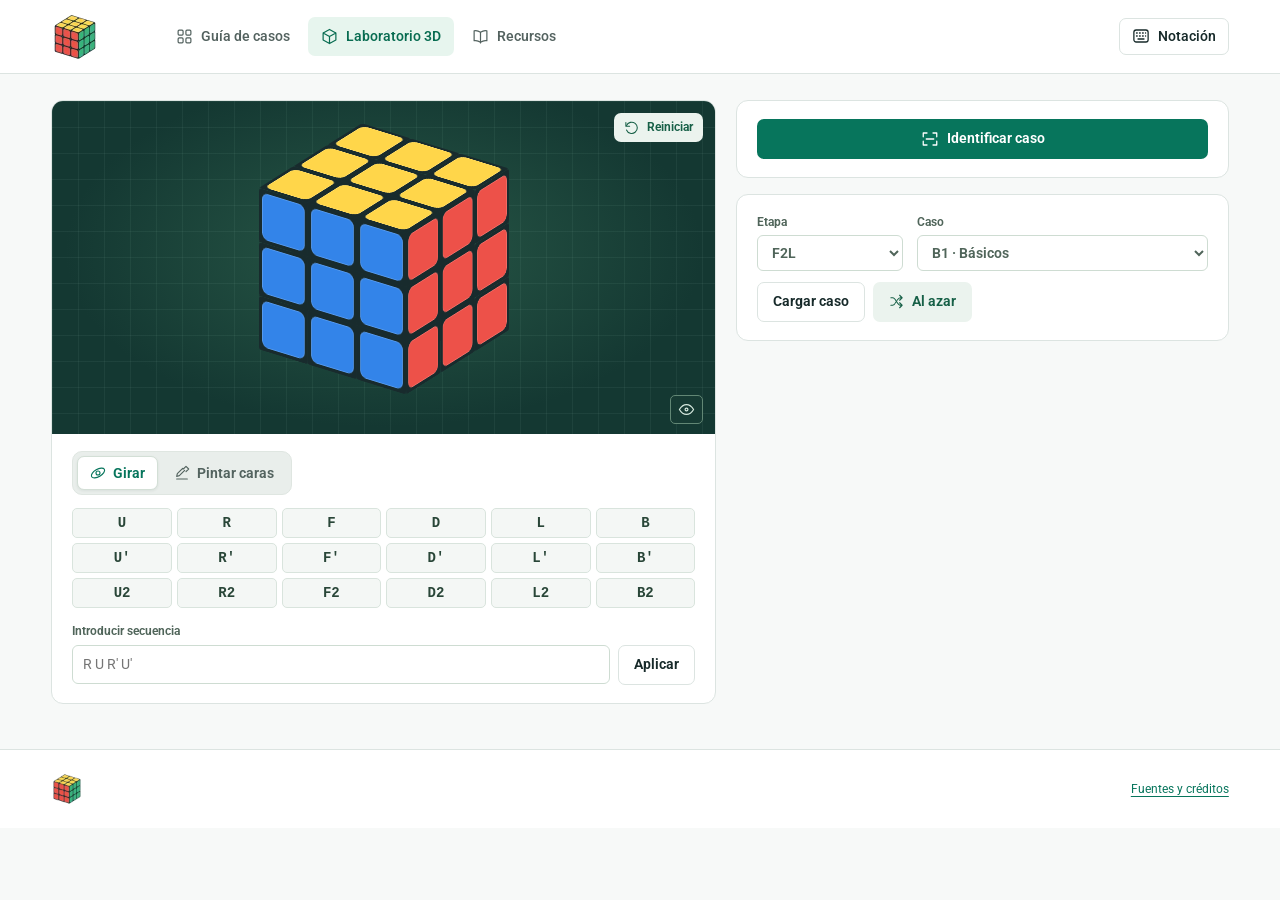
==== commit c8b1a41a: "commit 5" ====
--- a/laboratorio.html
+++ b/laboratorio.html
@@ -1,5 +1,5 @@
 <!doctype html>
-<html lang="es"><head><meta charset="utf-8"><meta name="viewport" content="width=device-width, initial-scale=1"><meta name="theme-color" content="#102b29"><meta name="description" content="Guía visual en español para los 119 casos de F2L, OLL y PLL, con un cubo 3D personalizable."><title>Laboratorio 3D · Rubik Atlas</title><link rel="icon" href="assets/marca.svg"><link rel="stylesheet" href="estilos.css"><script type="module" src="js/common.mjs"></script><script type="module" src="js/laboratorio.mjs"></script></head><body>
-<a class="skip" href="#principal">Saltar al contenido</a><header class="site-header"><div class="header-inner"><a class="brand" href="index.html"><svg viewBox="0 0 40 42" width="34" height="36" fill="none" aria-hidden="true"><path d="m20 2 17 9.5-17 9.8-17-9.8Z" fill="#4cd4a1"/><path d="m3 14 15.7 9.1v17L3 31.2Z" fill="#008568"/><path d="M37 14v17.2l-15.7 8.9v-17Z" fill="#11b78a"/><path d="m10.5 6.8 16.8 9.5m-16.6 2.2v16.9m18.2-16.8v17" stroke="#fff" stroke-opacity=".65" stroke-width="1.5"/></svg><span>Rubik <b>Atlas</b></span></a><nav aria-label="Principal"><a href="index.html" ><svg class="icon" aria-hidden="true" width="17" height="17" viewBox="0 0 24 24" fill="none" stroke="currentColor" stroke-width="1.7" stroke-linecap="round" stroke-linejoin="round"><rect x="3" y="3" width="7" height="7" rx="1.5"/><rect x="14" y="3" width="7" height="7" rx="1.5"/><rect x="3" y="14" width="7" height="7" rx="1.5"/><rect x="14" y="14" width="7" height="7" rx="1.5"/></svg>Guía de casos</a><a href="laboratorio.html" aria-current="page"><svg class="icon" aria-hidden="true" width="17" height="17" viewBox="0 0 24 24" fill="none" stroke="currentColor" stroke-width="1.7" stroke-linecap="round" stroke-linejoin="round"><path d="m12 2 9 5v10l-9 5-9-5V7zM3 7l9 5 9-5m-9 5v10"/></svg>Laboratorio 3D</a><a href="recursos.html" ><svg class="icon" aria-hidden="true" width="17" height="17" viewBox="0 0 24 24" fill="none" stroke="currentColor" stroke-width="1.7" stroke-linecap="round" stroke-linejoin="round"><path d="M12 6v15M3 4c4-1 6 0 9 2 3-2 5-3 9-2v14c-4-1-6 0-9 2-3-2-5-3-9-2Z"/></svg>Recursos</a></nav><button class="notation-button" data-notation><svg class="icon" aria-hidden="true" width="18" height="18" viewBox="0 0 24 24" fill="none" stroke="currentColor" stroke-width="1.7" stroke-linecap="round" stroke-linejoin="round"><rect x="2.5" y="4" width="19" height="16" rx="3"/><path d="M6 8h1m3 0h1m3 0h1m3 0h.2M6 12h1m3 0h1m3 0h1m3 0h.2M8 16h8"/></svg><span>Notación</span></button></div></header>
-<main id="principal" class="wrap"><header class="page-intro"><span class="eyebrow"><i></i> PRÁCTICA INTERACTIVA</span><h1>Laboratorio 3D</h1><p>Reproduce tu posición con los giros o pinta las seis caras. Identifica el caso y recorre su solución movimiento a movimiento.</p></header><div class="lab-layout"><section class="lab-panel"><div class="panel-title"><h2>Tu cubo</h2><button class="btn tiny quiet" id="reset"><svg class="icon" aria-hidden="true" width="15" height="15" viewBox="0 0 24 24" fill="none" stroke="currentColor" stroke-width="1.7" stroke-linecap="round" stroke-linejoin="round"><path d="M3 4v6h6"/><path d="M4 9a9 9 0 1 1 0 7"/></svg> Reiniciar</button></div><div class="viewport" id="viewport" tabindex="0" aria-label="Vista del cubo. Arrastra o usa las flechas para girar la vista."><div id="cube"></div><span class="view-caption"><svg class="icon" aria-hidden="true" width="14" height="14" viewBox="0 0 24 24" fill="none" stroke="currentColor" stroke-width="1.7" stroke-linecap="round" stroke-linejoin="round"><circle cx="12" cy="12" r="3"/><ellipse cx="12" cy="12" rx="11" ry="5.5" transform="rotate(-30 12 12)"/></svg> Arrastra para girar la vista</span><button id="home-view" class="view-home" aria-label="Restablecer vista" title="Restablecer vista"><svg class="icon" aria-hidden="true" width="17" height="17" viewBox="0 0 24 24" fill="none" stroke="currentColor" stroke-width="1.7" stroke-linecap="round" stroke-linejoin="round"><path d="M2 12s4-7 10-7 10 7 10 7-4 7-10 7S2 12 2 12Z"/><circle cx="12" cy="12" r="2"/></svg></button></div><div id="transport" class="transport" hidden></div><div class="lab-tools"><div class="mode-tabs"><button id="turn-mode" aria-pressed="true"><svg class="icon" aria-hidden="true" width="16" height="16" viewBox="0 0 24 24" fill="none" stroke="currentColor" stroke-width="1.7" stroke-linecap="round" stroke-linejoin="round"><circle cx="12" cy="12" r="3"/><ellipse cx="12" cy="12" rx="11" ry="5.5" transform="rotate(-30 12 12)"/></svg> Girar</button><button id="paint-mode" aria-pressed="false"><svg class="icon" aria-hidden="true" width="16" height="16" viewBox="0 0 24 24" fill="none" stroke="currentColor" stroke-width="1.7" stroke-linecap="round" stroke-linejoin="round"><path d="m14 6 4-4 4 4-4 4m-2-2-8 8-4 1 1-4 8-8"/><path d="M4 21h16"/></svg> Pintar caras</button></div><div id="turn-tools"><p class="muted">Elige una cara para girarla mirando de frente su centro.</p><div id="turns" class="turn-buttons"></div><form id="sequence-form"><label for="sequence">Introducir secuencia</label><div class="input-row"><input id="sequence" placeholder="R U R′ U′" autocomplete="off" spellcheck="false"><button class="btn outline">Aplicar</button></div></form></div><div id="paint-tools" hidden><p class="muted">Para copiar tu cubo, empieza con blanco abajo, azul al frente y rojo a la derecha. Elige un color y pinta sobre el cubo o sobre el plano de sus seis caras.</p><div id="palette" aria-label="Color del pincel"></div><div id="net" class="net"></div></div><p id="edit-status" class="status" role="status"></p></div></section><div class="lab-side"><section class="panel control-panel"><div class="panel-title"><h2>Reconocer posición</h2><svg class="icon" aria-hidden="true" width="18" height="18" viewBox="0 0 24 24" fill="none" stroke="currentColor" stroke-width="1.7" stroke-linecap="round" stroke-linejoin="round"><path d="M3 9V4h5m8 0h5v5m0 6v5h-5m-8 0H3v-5m4-3h10"/></svg></div><p>Parte de la cruz inferior resuelta. El atlas detecta la siguiente etapa y busca el patrón en las cuatro orientaciones.</p><button class="btn primary full" id="identify"><svg class="icon" aria-hidden="true" width="18" height="18" viewBox="0 0 24 24" fill="none" stroke="currentColor" stroke-width="1.7" stroke-linecap="round" stroke-linejoin="round"><path d="M3 9V4h5m8 0h5v5m0 6v5h-5m-8 0H3v-5m4-3h10"/></svg> Identificar caso</button><div id="recognition" aria-live="polite"></div></section><section class="panel control-panel"><h2>Practicar un caso</h2><div class="pick-row"><label>Etapa<select id="pick-stage"><option>F2L</option><option>OLL</option><option>PLL</option></select></label><label>Caso<select id="pick-case"></select></label></div><div class="input-row"><button class="btn outline" id="load-case">Cargar caso</button><button class="btn quiet" id="random"><svg class="icon" aria-hidden="true" width="15" height="15" viewBox="0 0 24 24" fill="none" stroke="currentColor" stroke-width="1.7" stroke-linecap="round" stroke-linejoin="round"><path d="M3 6h3c5 0 7 12 12 12h3m-4-4 4 4-4 4M3 18h3c2 0 4-3 5-5m2-3c2-3 3-4 5-4h3m-4-4 4 4-4 4"/></svg> Al azar</button></div></section></div></div></main><footer><div class="wrap foot"><a class="brand" href="index.html"><svg viewBox="0 0 40 42" width="34" height="36" fill="none" aria-hidden="true"><path d="m20 2 17 9.5-17 9.8-17-9.8Z" fill="#4cd4a1"/><path d="m3 14 15.7 9.1v17L3 31.2Z" fill="#008568"/><path d="M37 14v17.2l-15.7 8.9v-17Z" fill="#11b78a"/><path d="m10.5 6.8 16.8 9.5m-16.6 2.2v16.9m18.2-16.8v17" stroke="#fff" stroke-opacity=".65" stroke-width="1.5"/></svg><span>Rubik <b>Atlas</b></span></a><span>Guía de aprendizaje CFOP</span><a href="recursos.html#creditos">Fuentes y créditos</a></div></footer>
-<dialog id="notationDialog"><div class="dialog-top"><span class="eyebrow">REFERENCIA</span><button class="icon-btn" data-close aria-label="Cerrar"><svg class="icon" aria-hidden="true" width="18" height="18" viewBox="0 0 24 24" fill="none" stroke="currentColor" stroke-width="1.7" stroke-linecap="round" stroke-linejoin="round"><path d="m6 6 12 12M6 18 18 6"/></svg></button></div><h2>Notación de giros</h2><p>Lee de izquierda a derecha. Determina el sentido mirando directamente la cara que vas a girar.</p><div class="notation-grid"><span><kbd>U</kbd> Superior</span><span><kbd>D</kbd> Inferior</span><span><kbd>R</kbd> Derecha</span><span><kbd>L</kbd> Izquierda</span><span><kbd>F</kbd> Frontal</span><span><kbd>B</kbd> Trasera</span></div><p><b>R</b> indica un cuarto de vuelta horario, <b>R′</b> uno antihorario y <b>R2</b> media vuelta. Las minúsculas como <b>r</b> mueven dos capas juntas.</p><p><b>M, E y S</b> giran la capa central en el sentido de L, D y F respectivamente. <b>x, y y z</b> rotan todo el cubo en el sentido de R, U y F.</p></dialog></body></html>+<html lang="es"><head><meta charset="utf-8"><meta name="viewport" content="width=device-width, initial-scale=1"><meta name="theme-color" content="#102b29"><meta name="description" content="Guía visual en español para los 119 casos de F2L, OLL y PLL, con un cubo 3D personalizable."><title>Laboratorio 3D</title><link rel="icon" href="assets/marca.svg"><link rel="stylesheet" href="estilos.css"><script type="module" src="js/common.mjs"></script><script type="module" src="js/laboratorio.mjs"></script></head><body>
+<a class="skip" href="#principal">Saltar al contenido</a><header class="site-header"><div class="header-inner"><a class="brand" href="index.html" aria-label="Ir a la guía de casos"><picture><source media="(prefers-reduced-motion: reduce)" srcset="assets/marca.svg"><img src="assets/cubo-animado.webp" alt="" width="46" height="46"></picture></a><nav aria-label="Principal"><a href="index.html" ><svg class="icon" aria-hidden="true" width="17" height="17" viewBox="0 0 24 24" fill="none" stroke="currentColor" stroke-width="1.7" stroke-linecap="round" stroke-linejoin="round"><rect x="3" y="3" width="7" height="7" rx="1.5"/><rect x="14" y="3" width="7" height="7" rx="1.5"/><rect x="3" y="14" width="7" height="7" rx="1.5"/><rect x="14" y="14" width="7" height="7" rx="1.5"/></svg>Guía de casos</a><a href="laboratorio.html" aria-current="page"><svg class="icon" aria-hidden="true" width="17" height="17" viewBox="0 0 24 24" fill="none" stroke="currentColor" stroke-width="1.7" stroke-linecap="round" stroke-linejoin="round"><path d="m12 2 9 5v10l-9 5-9-5V7zM3 7l9 5 9-5m-9 5v10"/></svg>Laboratorio 3D</a><a href="recursos.html" ><svg class="icon" aria-hidden="true" width="17" height="17" viewBox="0 0 24 24" fill="none" stroke="currentColor" stroke-width="1.7" stroke-linecap="round" stroke-linejoin="round"><path d="M12 6v15M3 4c4-1 6 0 9 2 3-2 5-3 9-2v14c-4-1-6 0-9 2-3-2-5-3-9-2Z"/></svg>Recursos</a></nav><button class="notation-button" data-notation><svg class="icon" aria-hidden="true" width="18" height="18" viewBox="0 0 24 24" fill="none" stroke="currentColor" stroke-width="1.7" stroke-linecap="round" stroke-linejoin="round"><rect x="2.5" y="4" width="19" height="16" rx="3"/><path d="M6 8h1m3 0h1m3 0h1m3 0h.2M6 12h1m3 0h1m3 0h1m3 0h.2M8 16h8"/></svg><span>Notación</span></button></div></header>
+<main id="principal" class="wrap"><h1 class="sr-only">Laboratorio 3D</h1><div class="lab-layout"><section class="lab-panel"><div class="viewport" id="viewport" tabindex="0" aria-label="Vista del cubo. Arrastra o usa las flechas para girar la vista."><div id="cube"></div><button class="btn tiny quiet" id="reset"><svg class="icon" aria-hidden="true" width="15" height="15" viewBox="0 0 24 24" fill="none" stroke="currentColor" stroke-width="1.7" stroke-linecap="round" stroke-linejoin="round"><path d="M3 4v6h6"/><path d="M4 9a9 9 0 1 1 0 7"/></svg> Reiniciar</button><button id="home-view" class="view-home" aria-label="Restablecer vista" title="Restablecer vista"><svg class="icon" aria-hidden="true" width="17" height="17" viewBox="0 0 24 24" fill="none" stroke="currentColor" stroke-width="1.7" stroke-linecap="round" stroke-linejoin="round"><path d="M2 12s4-7 10-7 10 7 10 7-4 7-10 7S2 12 2 12Z"/><circle cx="12" cy="12" r="2"/></svg></button></div><div id="transport" class="transport" hidden></div><div class="lab-tools"><div class="mode-tabs"><button id="turn-mode" aria-pressed="true"><svg class="icon" aria-hidden="true" width="16" height="16" viewBox="0 0 24 24" fill="none" stroke="currentColor" stroke-width="1.7" stroke-linecap="round" stroke-linejoin="round"><circle cx="12" cy="12" r="3"/><ellipse cx="12" cy="12" rx="11" ry="5.5" transform="rotate(-30 12 12)"/></svg> Girar</button><button id="paint-mode" aria-pressed="false"><svg class="icon" aria-hidden="true" width="16" height="16" viewBox="0 0 24 24" fill="none" stroke="currentColor" stroke-width="1.7" stroke-linecap="round" stroke-linejoin="round"><path d="m14 6 4-4 4 4-4 4m-2-2-8 8-4 1 1-4 8-8"/><path d="M4 21h16"/></svg> Pintar caras</button></div><div id="turn-tools"><div id="turns" class="turn-buttons"></div><form id="sequence-form"><label for="sequence">Introducir secuencia</label><div class="input-row"><input id="sequence" placeholder="R U R′ U′" autocomplete="off" spellcheck="false"><button class="btn outline">Aplicar</button></div></form></div><div id="paint-tools" hidden><div id="palette" aria-label="Color del pincel"></div><div id="net" class="net"></div></div><p id="edit-status" class="status" role="status"></p></div></section><div class="lab-side"><section class="panel control-panel"><button class="btn primary full" id="identify"><svg class="icon" aria-hidden="true" width="18" height="18" viewBox="0 0 24 24" fill="none" stroke="currentColor" stroke-width="1.7" stroke-linecap="round" stroke-linejoin="round"><path d="M3 9V4h5m8 0h5v5m0 6v5h-5m-8 0H3v-5m4-3h10"/></svg> Identificar caso</button><div id="recognition" aria-live="polite"></div></section><section class="panel control-panel" aria-label="Practicar un caso"><div class="pick-row"><label>Etapa<select id="pick-stage"><option>F2L</option><option>OLL</option><option>PLL</option></select></label><label>Caso<select id="pick-case"></select></label></div><div class="input-row"><button class="btn outline" id="load-case">Cargar caso</button><button class="btn quiet" id="random"><svg class="icon" aria-hidden="true" width="15" height="15" viewBox="0 0 24 24" fill="none" stroke="currentColor" stroke-width="1.7" stroke-linecap="round" stroke-linejoin="round"><path d="M3 6h3c5 0 7 12 12 12h3m-4-4 4 4-4 4M3 18h3c2 0 4-3 5-5m2-3c2-3 3-4 5-4h3m-4-4 4 4-4 4"/></svg> Al azar</button></div></section></div></div></main><footer><div class="wrap foot"><a class="brand" href="index.html" aria-label="Ir a la guía de casos"><picture><source media="(prefers-reduced-motion: reduce)" srcset="assets/marca.svg"><img src="assets/cubo-animado.webp" alt="" width="46" height="46"></picture></a><a href="recursos.html#creditos">Fuentes y créditos</a></div></footer>
+<dialog id="notationDialog"><div class="dialog-top"><button class="icon-btn" data-close aria-label="Cerrar"><svg class="icon" aria-hidden="true" width="18" height="18" viewBox="0 0 24 24" fill="none" stroke="currentColor" stroke-width="1.7" stroke-linecap="round" stroke-linejoin="round"><path d="m6 6 12 12M6 18 18 6"/></svg></button></div><h2>Notación de giros</h2><p>Lee de izquierda a derecha. Determina el sentido mirando directamente la cara que vas a girar.</p><div class="notation-grid"><span><kbd>U</kbd> Superior</span><span><kbd>D</kbd> Inferior</span><span><kbd>R</kbd> Derecha</span><span><kbd>L</kbd> Izquierda</span><span><kbd>F</kbd> Frontal</span><span><kbd>B</kbd> Trasera</span></div><p><b>R</b> indica un cuarto de vuelta horario, <b>R′</b> uno antihorario y <b>R2</b> media vuelta. Las minúsculas como <b>r</b> mueven dos capas juntas.</p><p><b>M, E y S</b> giran la capa central en el sentido de L, D y F respectivamente. <b>x, y y z</b> rotan todo el cubo en el sentido de R, U y F.</p></dialog></body></html>
--- a/estilos.css
+++ b/estilos.css
@@ -15,37 +15,40 @@
 .icon{display:inline-block;flex:none;vertical-align:middle}
 .wrap,.header-inner{width:min(1320px,calc(100% - clamp(32px,8vw,128px)));margin-inline:auto}
 .skip{position:fixed;left:15px;top:-80px;z-index:9;background:white;padding:10px}.skip:focus{top:8px}
+.sr-only{position:absolute;width:1px;height:1px;padding:0;margin:-1px;overflow:hidden;clip-path:inset(50%);white-space:nowrap;border:0}
+.brand{display:inline-grid;place-items:center;width:48px;height:48px;flex:none;border-radius:6px}
+.brand picture,.brand img{display:block;width:100%;height:100%;object-fit:contain}
+.foot .brand{width:32px;height:32px}
+.hero{position:relative;isolation:isolate;overflow:hidden;display:flex;align-items:center;justify-content:center;gap:clamp(6px,3vw,44px);margin-top:24px;padding:8px 16px;border-radius:15px;background:linear-gradient(110deg,#102e2b,#19433c)}
+.hero-art{position:relative;display:grid;place-items:center;isolation:isolate;width:clamp(126px,24vw,306px)}
+.hero-art .cube-render{position:relative;z-index:2;width:clamp(104px,12vw,160px);filter:drop-shadow(3px 8px 5px #02191468);transform:rotate(-7deg)}
+#principal>.resource-bar,#principal>.lab-layout{margin-top:clamp(14px,2vw,28px)}
+#viewport #reset{position:absolute;top:12px;right:12px}
+#turn-tools>.turn-buttons{margin-top:13px}
+#notationDialog .dialog-top{justify-content:flex-end}
 .site-header{background:#fff;border-bottom:1px solid var(--line)}
 .header-inner{display:flex;align-items:center;gap:clamp(20px,5vw,80px);min-height:73px}
-.brand{display:inline-flex;align-items:center;gap:9px;white-space:nowrap;color:#162c29;font-size:24px;font-weight:770;letter-spacing:-1.2px;line-height:1}.brand b{color:var(--green);font-weight:650}
 .header-inner nav{display:flex;align-items:center;gap:5px}
 .header-inner nav a,.notation-button{display:inline-flex;align-items:center;gap:8px;font-size:14px;font-weight:550;white-space:nowrap}
 .header-inner nav a{color:#53625f;padding:9px 13px;border-radius:7px}
 .header-inner nav a:hover,.notation-button:hover{background:var(--soft);color:var(--green)}
 .header-inner nav a[aria-current]{background:#e7f5ee;color:#086c51}
 .notation-button{margin-left:auto;border:1px solid var(--line);border-radius:7px;background:white;padding:7px 12px}
-.hero{display:grid;grid-template-columns:1.15fr 1fr;position:relative;isolation:isolate;overflow:hidden;min-height:282px;margin-top:28px;border-radius:17px;color:white;background:linear-gradient(110deg,#102e2b 0%,#0e322f 57%,#19433c 100%);box-shadow:0 2px 3px #10291e13}
 .hero:before{content:"";position:absolute;inset:0;z-index:-1;background-image:linear-gradient(#b1e7d50c 1px,transparent 1px),linear-gradient(90deg,#b1e7d50c 1px,transparent 1px);background-size:30px 30px;mask-image:linear-gradient(90deg,transparent,#0005 35%,#000 75%)}
-.hero-copy{align-self:center;padding:36px 0 37px clamp(26px,3.7vw,61px);position:relative;z-index:1}
-.hero-kicker,.eyebrow,.case-code,.axis{font-family:var(--mono);font-size:11px;font-weight:650;line-height:1.2;letter-spacing:1.3px}
-.hero-kicker,.eyebrow{display:inline-flex;align-items:center;gap:9px}.hero-kicker{color:#abdfc6}.hero-kicker span{color:#77a995}.hero-kicker i,.eyebrow i{width:7px;height:7px;display:inline-block;background:#73e7ac;border-radius:2px}.eyebrow i{background:#119477}
-.hero h1{font-size:clamp(40px,4.3vw,68px);letter-spacing:-.053em;line-height:1.06;font-weight:720;margin:13px 0 12px}
-.hero p{color:#c8dcd5;max-width:510px;font-size:clamp(15px,1.12vw,18px);line-height:1.58}
+.eyebrow,.case-code{font-family:var(--mono);font-size:11px;font-weight:650;line-height:1.2;letter-spacing:1.3px}
+.eyebrow{display:inline-flex;align-items:center;gap:9px}.eyebrow i{width:7px;height:7px;display:inline-block;background:#73e7ac;border-radius:2px}.eyebrow i{background:#119477}
 .btn,.icon-btn{display:inline-flex;align-items:center;justify-content:center;gap:8px;border:1px solid transparent;border-radius:7px;font-weight:650;line-height:1.2}
 .btn{min-height:40px;font-size:14px;padding:10px 15px}
 .btn:hover,.icon-btn:hover{filter:brightness(.96)}
-.btn.mint{background:var(--mint);color:#103d2f;margin-top:23px;padding:12px 16px}.btn.mint .icon:last-child{margin-left:8px}
+.btn.mint{background:var(--mint);color:#103d2f;padding:12px 16px}.btn.mint .icon:last-child{margin-left:8px}
 .primary{background:var(--green);color:white}.quiet{background:#ebf3ee;color:#176047}.outline,.icon-btn{background:white;border-color:var(--line);color:var(--ink)}
 .full{width:100%}.tiny{font-size:12px;min-height:29px;padding:6px 9px}
-.hero-art{position:relative;display:grid;place-items:center;min-width:0;isolation:isolate}
-.hero-art .cube-render{width:clamp(225px,20.3vw,312px);position:relative;z-index:2;filter:drop-shadow(3px 15px 9px #02191468);transform:rotate(-7deg)}
 .halo{position:absolute;width:75%;height:90%;background:radial-gradient(ellipse,#77f0ab27,transparent 70%)}
 .orbit{position:absolute;top:50%;left:50%;width:78%;height:44%;border:1px dashed #ade7ce55;border-radius:50%;transform:translate(-50%,-36%) rotate(-17deg)}
 .o2{transform:translate(-50%,-48%) rotate(21deg);border-style:solid;border-color:#b0edd131;width:82%;height:39%}
-.axis{position:absolute;color:#9fcdba;background:#183f36;border:1px solid #92c2a750;border-radius:4px;letter-spacing:0;padding:2px 5px;font-size:10px}.aU{top:12%;left:66%}.aF{top:66%;left:12%}.aR{top:60%;right:10%}
 .library{margin:32px 0 70px}.lib-head,.result-head,.panel-title,.dialog-top,.resource-bar,.foot,.pick-row,.input-row{display:flex;align-items:center;justify-content:space-between;gap:14px}
-.lib-head{align-items:flex-end;margin-bottom:21px}.eyebrow{color:var(--green);font-size:10.5px;letter-spacing:1.5px}
-.lib-head h2,.page-intro h1,.resource-stage>h2{font-size:clamp(29px,2.6vw,42px);font-weight:735;letter-spacing:-.045em;margin-top:5px}
+.lib-head{align-items:center;margin-bottom:21px}.eyebrow{color:var(--green);font-size:10.5px;letter-spacing:1.5px}
+.resource-stage>h2{font-size:clamp(29px,2.6vw,42px);font-weight:735;letter-spacing:-.045em;margin-top:5px}
 .stage-tabs,.mode-tabs{display:inline-flex;gap:3px;padding:4px;background:#e9eeeb;border:1px solid #dfe6e1;border-radius:10px}
 .stage-tabs button,.mode-tabs button{background:transparent;border:1px solid transparent;border-radius:7px;padding:7px 12px;font-size:14px;font-weight:660;line-height:18px;color:#53635f}
 .stage-tabs button[aria-pressed=true],.mode-tabs button[aria-pressed=true]{background:white;border-color:#d3dfd6;color:var(--green);box-shadow:0 1px 3px #052b1b12}
@@ -67,9 +70,8 @@
 .case-art,.detail-art{position:relative;display:grid;place-items:center;background-color:#eff4f1;background-image:radial-gradient(#78958640 .8px,transparent .95px);background-size:11px 11px}
 .case-art{height:142px;border-bottom:1px solid #e0e9e3}.case-art img{object-fit:contain;width:99px;height:108px;filter:drop-shadow(0 4px 3px #143e2d17)}.case-code{position:absolute;top:9px;left:9px;font-size:9.5px;letter-spacing:.4px;background:#ffffffda;border:1px solid #d9e4dc;color:#4c6257;border-radius:4px;padding:3px 5px}
 .case-body{padding:12px 12px 13px;position:relative;flex:1}.case-body h4{font-size:14px;letter-spacing:-.016em;line-height:1.35;padding-right:8px}.case-body code{display:block;margin-top:5px;font:12px/1.5 var(--mono);color:#4c6358;overflow-wrap:anywhere}.card-go{position:absolute;right:8px;top:11px;color:#7b9185}
-.page-intro{padding:33px 0 21px}.page-intro h1{font-size:clamp(36px,3.6vw,54px);margin:9px 0}.page-intro>p{max-width:750px;color:var(--muted)}
-.resource-bar,.credits{border:1px solid var(--line);border-radius:10px;background:white;padding:14px 18px}.resource-bar nav{display:flex;gap:8px}.resource-stage{margin:35px 0 50px}.resource-stage>p{margin-bottom:23px}.resource-stage .case-grid{grid-template-columns:repeat(auto-fill,minmax(195px,1fr))}.resource-stage .family-section h3{margin-top:19px}.credits{margin-bottom:42px;font-size:14px}.credits h2{font-size:20px}.credits p{margin:8px 0}.credits a,.foot>a:last-child{text-decoration:underline;text-underline-offset:3px}
-footer{background:white;border-top:1px solid var(--line);color:var(--muted);font-size:12px}.foot{padding-block:23px;justify-content:flex-start}.foot .brand{font-size:17px}.foot .brand svg{width:22px;height:23px}.foot>a:last-child{margin-left:auto}
+.resource-bar,.credits{border:1px solid var(--line);border-radius:10px;background:white;padding:14px 18px}.resource-bar nav{display:flex;gap:8px}.resource-stage{margin:35px 0 50px}.resource-stage>p{margin-bottom:23px}.resource-stage .case-grid{grid-template-columns:repeat(auto-fill,minmax(195px,1fr))}.resource-stage .family-section h3{margin-top:19px}.credits{margin-bottom:42px;font-size:14px}.credits summary{cursor:pointer;font-weight:650}.credits p{margin:8px 0}.credits a,.foot>a:last-child{text-decoration:underline;text-underline-offset:3px}
+footer{background:white;border-top:1px solid var(--line);color:var(--muted);font-size:12px}.foot{padding-block:23px;justify-content:flex-start}.foot>a:last-child{margin-left:auto}
 dialog{width:min(465px,calc(100% - 28px));max-height:90dvh;overflow:auto;padding:23px;border:1px solid #cfdcd4;border-radius:15px;color:var(--ink);box-shadow:0 15px 80px #07291b30}dialog::backdrop{background:#132d2b80}dialog h2{font-size:27px;letter-spacing:-.035em;margin:6px 0 15px}dialog p,.control-panel>p,.muted{font-size:14px;color:var(--muted);line-height:1.55}dialog p+p{margin-top:10px}.icon-btn{height:33px;min-width:33px;padding:6px}.detail-art{border-radius:9px;padding:12px;margin-bottom:15px}.detail-art img{width:140px;height:155px;object-fit:contain}.algo-box{background:#eff5f1;border-radius:8px;padding:13px;margin:15px 0}.algo-box code{display:block;margin-top:6px;font:600 16px/1.55 var(--mono)}.notation-grid{display:grid;grid-template-columns:1fr 1fr;gap:8px;margin:15px 0}.notation-grid span,.empty{background:var(--soft);border-radius:7px;padding:8px}.notation-grid kbd{font-family:var(--mono);font-weight:700;color:var(--green)}.empty{padding:24px;border:1px dashed var(--line)}.empty p{margin:7px 0 10px}
 .lab-layout{display:grid;grid-template-columns:minmax(0,1.35fr) minmax(300px,1fr);gap:20px;align-items:start;margin:0 0 45px}
 .lab-panel{overflow:hidden}.panel-title{padding:16px 20px}.viewport{height:clamp(250px,26vw,365px);display:grid;place-items:center;position:relative;touch-action:none;background-color:#143832;background-image:linear-gradient(#a6d9c611 1px,transparent 1px),linear-gradient(90deg,#a6d9c611 1px,transparent 1px),radial-gradient(ellipse at 50% 45%,#285847,transparent 68%);background-size:26px 26px,26px 26px,100% 100%;cursor:grab;user-select:none}.viewport:active{cursor:grabbing}.viewport.painting [data-sticker]{cursor:crosshair}
@@ -84,18 +86,18 @@
 .transport{display:flex;align-items:center;gap:14px;padding:12px 16px;background:#eef5f0;border-bottom:1px solid var(--line)}
 .transport .step-info{margin:0;padding:0;background:transparent}.transport .step-info p{font-size:12px;color:#415c4e}
 @media(max-width:1050px){.transport{flex-wrap:wrap;gap:6px}}
-.view-caption,.view-home{position:absolute;bottom:10px;color:#d6e8de;background:#183c35e0;border:1px solid #628775;border-radius:5px;font:11px/1.2 var(--mono)}.view-caption{left:12px;padding:5px 7px;display:flex;align-items:center;gap:5px;pointer-events:none}.view-home{right:12px;padding:5px 7px}
+.view-home{position:absolute;bottom:10px;color:#d6e8de;background:#183c35e0;border:1px solid #628775;border-radius:5px;font:11px/1.2 var(--mono)}.view-home{right:12px;padding:5px 7px}
 .lab-tools,.control-panel{padding:18px 20px}.mode-tabs button{display:inline-flex;align-items:center;gap:7px}.muted{margin:12px 0}.turn-buttons{display:grid;grid-template-columns:repeat(6,1fr);gap:5px}.turn-buttons button,.moves button{background:#f4f7f5;border:1px solid #d9e4dd;border-radius:5px;color:#294638;font:650 14px var(--mono);padding:6px}.turn-buttons button:hover,.moves button:hover{background:#deefe4}
 #sequence-form,.pick-row{margin:14px 0 0}.lab-layout label{display:block;font-size:12px;font-weight:650;color:#50655a}.lab-layout input,.lab-layout select{border:1px solid #cedcd2;border-radius:6px;background:white;padding:8px 10px;font-size:14px;width:100%}.input-row{gap:8px;justify-content:flex-start}.input-row input{min-width:0}#sequence-form .input-row{margin-top:4px}.status:not(:empty){font-size:13px;color:#38634a;border-left:2px solid #93b9a0;padding-left:8px;margin-top:10px}
-.lab-side{display:grid;gap:16px}.control-panel .panel-title{padding:0;color:#236748}.control-panel h2{color:var(--ink)}.control-panel>p{margin:10px 0 14px}.pick-row{align-items:flex-end;margin:15px 0 11px}.pick-row label{flex:2}.pick-row label:first-child{flex:1}.pick-row select{display:block;margin-top:4px}.feedback,.prep{padding:12px;border-radius:7px;background:#eef7f1;font-size:14px;margin-top:13px}.feedback.error{background:#fff1df;color:#794618}
+.lab-side{display:grid;gap:16px}.control-panel .panel-title{padding:0;color:#236748}.control-panel h2{color:var(--ink)}.control-panel>p{margin:10px 0 14px}.pick-row{align-items:flex-end;margin:0 0 11px}.pick-row label{flex:2}.pick-row label:first-child{flex:1}.pick-row select{display:block;margin-top:4px}.feedback,.prep{padding:12px;border-radius:7px;background:#eef7f1;font-size:14px;margin-top:13px}.feedback.error{background:#fff1df;color:#794618}
 .recognition-head{margin:16px 0 5px;padding-top:14px;border-top:1px solid var(--line)}.recognition-head h3{font-size:21px;margin-top:4px}#recognition p{font-size:13px;color:#506158}.moves{display:flex;gap:4px;flex-wrap:wrap;margin:14px 0}.moves button{padding:5px 7px}.moves button[aria-current=step]{background:#126c50;color:white}.player{display:flex;align-items:center;gap:7px}.player .btn{min-height:33px;padding:7px 13px}.step-info{margin-top:12px;padding:10px 12px;background:#f1f5f2;border-radius:6px}.step-info strong{font:600 11px var(--mono);color:var(--green)}
 #palette{display:flex;gap:7px;margin:11px 0}.swatch{background:var(--swatch);border:1px solid #435c5166;border-radius:7px;color:#112621;width:33px;height:33px;font-weight:800}.swatch[aria-pressed=true]{outline:2px solid var(--green);outline-offset:2px}
 .net{display:grid;grid-template-areas:". U . ." "L F R B" ". D . .";grid-template-columns:repeat(4,1fr);gap:4px;max-width:445px;margin:18px auto 0}.net-face{display:grid;grid-template-columns:repeat(3,1fr);gap:2px;background:#243632;border-radius:5px;padding:3px}.face-U{grid-area:U}.face-F{grid-area:F}.face-R{grid-area:R}.face-L{grid-area:L}.face-B{grid-area:B}.face-D{grid-area:D}.net-cell{aspect-ratio:1;background:var(--swatch);border:0;border-radius:3px;padding:0;color:#24362e;font:700 12px var(--mono)}.net-cell:disabled{opacity:1}
-@media(min-width:1550px){.hero{min-height:315px}.case-art{height:164px}.case-art img{height:119px;width:111px}}
-@media(max-width:1100px){.catalog-layout{grid-template-columns:175px minmax(0,1fr);gap:17px}.case-grid{gap:9px}.case-body{padding:10px}.result-head{align-items:flex-start}.case-art{height:130px}.hero-copy{padding-right:0}.case-body h4{font-size:13px}.header-inner{gap:26px}}
-@media(max-width:900px){.wrap,.header-inner{width:calc(100% - 36px)}.case-grid{grid-template-columns:repeat(3,minmax(0,1fr))}.hero{grid-template-columns:1.2fr 1fr}.hero-art .cube-render{width:230px}.lab-layout{grid-template-columns:minmax(0,1.08fr) minmax(290px,1fr)}.header-inner{gap:15px}.header-inner nav a{padding:8px 9px}}
-@media(max-width:720px){.header-inner{display:grid;grid-template-columns:1fr auto;gap:0;min-height:0}.header-inner>.brand{padding:13px 0;font-size:22px}.brand>svg{width:29px;height:31px}.header-inner nav{grid-row:2;grid-column:1/-1;justify-content:space-around;padding:0 0 8px}.header-inner nav a{justify-content:center;font-size:13px;flex:1}.notation-button{grid-row:1;grid-column:2;font-size:12px}.hero{margin-top:16px;min-height:225px;grid-template-columns:1.35fr .8fr;border-radius:13px}.hero-copy{padding:24px 0 26px 22px}.hero h1{font-size:36px}.hero p{font-size:14px}.hero-art .cube-render{width:min(100%,210px)}.axis{display:none}.hero-kicker{font-size:10px;letter-spacing:1px}.library{margin-top:23px}.lib-head{align-items:center}.stage-tabs button{padding:6px 8px}.catalog-layout{display:block}.filters{padding:8px;margin-bottom:15px}.filters-title{display:none}#groups{display:flex;gap:4px;overflow:auto;scrollbar-width:thin}#groups button{white-space:nowrap;padding:7px 8px}#groups small{margin-left:2px}.case-grid{grid-template-columns:repeat(4,minmax(0,1fr))}.lab-layout{grid-template-columns:1fr}.lab-side{grid-row:2}.resource-stage .case-grid{grid-template-columns:repeat(3,minmax(0,1fr))}}
-@media(max-width:540px){.wrap,.header-inner{width:calc(100% - 24px)}.hero{display:block;min-height:285px}.hero-copy{padding:23px 18px;max-width:100%}.hero h1{font-size:37px;max-width:85%;margin:11px 0}.hero p{max-width:57%;font-size:13.5px}.hero-art{position:absolute;right:-7px;bottom:16px;width:45%;height:62%;z-index:-1}.hero-art .cube-render{width:100%}.hero .btn.mint{margin-top:17px;font-size:13px;padding:10px}.lib-head{align-items:flex-start;gap:12px;flex-direction:column;margin-bottom:13px}.lib-head h2{font-size:29px}.stage-tabs{width:100%}.stage-tabs button{flex:1}.result-head{flex-wrap:wrap;gap:9px}.search{width:100%}.search input{width:100%}.case-grid,.resource-stage .case-grid{grid-template-columns:repeat(2,minmax(0,1fr))}.family-section+.family-section{margin-top:20px}.resource-bar{flex-wrap:wrap;padding:10px;gap:8px}.resource-bar nav{gap:4px}.resource-bar .btn{font-size:12px;padding:7px 9px;min-height:32px}.page-intro{padding-top:23px}.page-intro>p{font-size:14px}.foot{flex-wrap:wrap;gap:8px}.foot>span{display:none}.header-inner nav{gap:2px}.header-inner nav a{font-size:12px;gap:5px;padding-inline:4px}.lab-tools,.control-panel{padding:15px}.panel-title{padding:13px 15px}.page-intro h1{font-size:36px}.hero-kicker{font-size:9px}}
+@media(min-width:1550px){.case-art{height:164px}.case-art img{height:119px;width:111px}}
+@media(max-width:1100px){.catalog-layout{grid-template-columns:175px minmax(0,1fr);gap:17px}.case-grid{gap:9px}.case-body{padding:10px}.result-head{align-items:flex-start}.case-art{height:130px}.case-body h4{font-size:13px}.header-inner{gap:26px}}
+@media(max-width:900px){.wrap,.header-inner{width:calc(100% - 36px)}.case-grid{grid-template-columns:repeat(3,minmax(0,1fr))}.lab-layout{grid-template-columns:minmax(0,1.08fr) minmax(290px,1fr)}.header-inner{gap:15px}.header-inner nav a{padding:8px 9px}}
+@media(max-width:720px){.header-inner{display:grid;grid-template-columns:1fr auto;gap:0;min-height:0}.header-inner nav{grid-row:2;grid-column:1/-1;justify-content:space-around;padding:0 0 8px}.header-inner nav a{justify-content:center;font-size:13px;flex:1}.notation-button{grid-row:1;grid-column:2;font-size:12px}.library{margin-top:23px}.lib-head{align-items:center}.stage-tabs button{padding:6px 8px}.catalog-layout{display:block}.filters{padding:8px;margin-bottom:15px}.filters-title{display:none}#groups{display:flex;gap:4px;overflow:auto;scrollbar-width:thin}#groups button{white-space:nowrap;padding:7px 8px}#groups small{margin-left:2px}.case-grid{grid-template-columns:repeat(4,minmax(0,1fr))}.lab-layout{grid-template-columns:1fr}.lab-side{grid-row:2}.resource-stage .case-grid{grid-template-columns:repeat(3,minmax(0,1fr))}}
+@media(max-width:540px){.wrap,.header-inner{width:calc(100% - 24px)}.lib-head{align-items:flex-start;gap:12px;flex-direction:column;margin-bottom:13px}.stage-tabs{width:100%}.stage-tabs button{flex:1}.result-head{flex-wrap:wrap;gap:9px}.search{width:100%}.search input{width:100%}.case-grid,.resource-stage .case-grid{grid-template-columns:repeat(2,minmax(0,1fr))}.family-section+.family-section{margin-top:20px}.resource-bar{flex-wrap:wrap;padding:10px;gap:8px}.resource-bar nav{gap:4px}.resource-bar .btn{font-size:12px;padding:7px 9px;min-height:32px}.foot{flex-wrap:wrap;gap:8px}.header-inner nav{gap:2px}.header-inner nav a{font-size:12px;gap:5px;padding-inline:4px}.lab-tools,.control-panel{padding:15px}.panel-title{padding:13px 15px}}
 @media(prefers-reduced-motion:reduce){html{scroll-behavior:auto}}
 @media print{body{background:white;font-size:10pt}.wrap{width:100%}.site-header,footer,.resource-bar,.skip,dialog,.card-go,.hero{display:none!important}.resource-stage{break-before:page;margin:0}.resource-stage:first-of-type{break-before:auto}.case-card{break-inside:avoid}.resource-stage .case-grid{grid-template-columns:repeat(4,minmax(0,1fr))}.case-art{height:90px}.case-art img{height:75px;width:75px}.case-body{padding:6px}.case-body h4,.case-body code{font-size:9pt}.family-section h3{break-after:avoid}*{print-color-adjust:exact}}
 
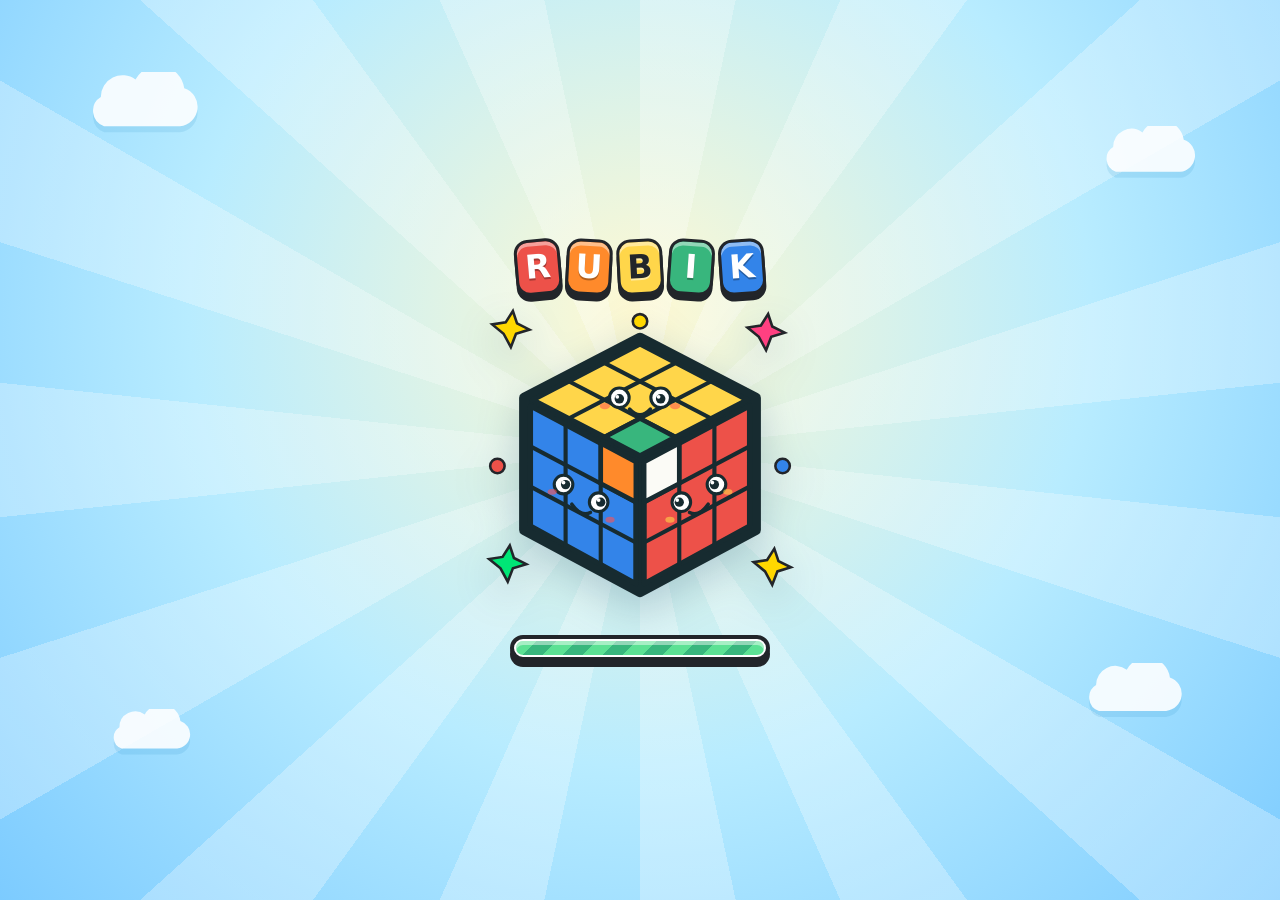
==== commit c174cef5: "Add Rubik 3D mobile PWA app icons and animated kids loading screen" ====
--- a/laboratorio.html
+++ b/laboratorio.html
@@ -1,5 +1,322 @@
 <!doctype html>
-<html lang="es"><head><meta charset="utf-8"><meta name="viewport" content="width=device-width, initial-scale=1"><meta name="theme-color" content="#102b29"><meta name="description" content="Guía visual en español para los 119 casos de F2L, OLL y PLL, con un cubo 3D personalizable."><title>Laboratorio 3D</title><link rel="icon" href="assets/marca.svg"><link rel="stylesheet" href="estilos.css"><script type="module" src="js/common.mjs"></script><script type="module" src="js/laboratorio.mjs"></script></head><body>
+<html lang="es"><head><meta charset="utf-8"><meta name="viewport" content="width=device-width, initial-scale=1"><meta name="theme-color" content="#102b29"><meta name="description" content="Guía visual en español para los 119 casos de F2L, OLL y PLL, con un cubo 3D personalizable."><title>Laboratorio 3D</title><link rel="icon" href="assets/marca.svg"><link rel="stylesheet" href="estilos.css"><script type="module" src="js/common.mjs"></script><script type="module" src="js/laboratorio.mjs"></script><meta name="apple-mobile-web-app-capable" content="yes"><meta name="apple-mobile-web-app-status-bar-style" content="black-translucent"><meta name="apple-mobile-web-app-title" content="Rubik 3D"><meta name="mobile-web-app-capable" content="yes"><link rel="icon" type="image/png" sizes="32x32" href="favicon-32.png"><link rel="icon" type="image/png" sizes="64x64" href="favicon-64.png"><link rel="shortcut icon" href="favicon.ico"><link rel="apple-touch-icon" sizes="180x180" href="apple-touch-icon.png"><link rel="manifest" href="manifest.json"><style id="rubik-kids-loader-style">
+#rubik-kids-loader {
+  position: fixed;
+  inset: 0;
+  z-index: 99999;
+  background: radial-gradient(circle at 50% 35%, #FFF9D2 0%, #B8ECFF 52%, #7CCBFF 100%);
+  display: flex;
+  flex-direction: column;
+  align-items: center;
+  justify-content: center;
+  overflow: hidden;
+  user-select: none;
+  -webkit-user-select: none;
+  font-family: "Arial Rounded MT Bold", "Nunito", "Fredoka", system-ui, -apple-system, sans-serif;
+  transition: transform 0.55s cubic-bezier(0.68, -0.55, 0.27, 1.55), opacity 0.45s ease;
+}
+#rubik-kids-loader.rkl-exit {
+  transform: scale(1.22);
+  opacity: 0;
+  pointer-events: none;
+}
+.rkl-rays {
+  position: absolute;
+  width: 200vmax;
+  height: 200vmax;
+  top: 50%;
+  left: 50%;
+  transform: translate(-50%, -50%);
+  background: repeating-conic-gradient(from 0deg, rgba(255, 255, 255, 0.28) 0deg 12deg, transparent 12deg 24deg);
+  animation: rkl-spin 22s linear infinite;
+  pointer-events: none;
+}
+.rkl-cloud {
+  position: absolute;
+  fill: #FFFFFF;
+  opacity: 0.88;
+  filter: drop-shadow(0 6px 0 rgba(0, 115, 177, 0.12));
+  animation: rkl-float 4s ease-in-out infinite alternate;
+  pointer-events: none;
+}
+.rkl-c1 { width: 130px; top: 8%; left: 6%; animation-duration: 3.6s; }
+.rkl-c2 { width: 110px; top: 14%; right: 6%; animation-duration: 4.4s; animation-delay: -1.5s; }
+.rkl-c3 { width: 95px; bottom: 16%; left: 8%; animation-duration: 4.1s; animation-delay: -0.8s; }
+.rkl-c4 { width: 115px; bottom: 20%; right: 7%; animation-duration: 3.8s; animation-delay: -2.2s; }
+.rkl-title {
+  position: relative;
+  z-index: 3;
+  display: flex;
+  gap: 5px;
+  margin-bottom: 16px;
+}
+.rkl-let {
+  display: inline-flex;
+  align-items: center;
+  justify-content: center;
+  width: 46px;
+  height: 56px;
+  border-radius: 14px;
+  font-size: 33px;
+  font-weight: 900;
+  color: #FFFFFF;
+  border: 3.5px solid #22252A;
+  box-shadow: 0 6px 0 #22252A, inset 0 4px 0 rgba(255,255,255,0.45);
+  text-shadow: 0 2px 0 rgba(0,0,0,0.3);
+  animation: rkl-letter-bounce 1.4s cubic-bezier(0.34, 1.56, 0.64, 1) infinite;
+}
+.rkl-let:nth-child(1) { background: #ED5149; animation-delay: 0.00s; transform: rotate(-5deg); }
+.rkl-let:nth-child(2) { background: #FF8A2B; animation-delay: 0.10s; transform: rotate(3deg); }
+.rkl-let:nth-child(3) { background: #FFD64A; color: #22252A; text-shadow: 0 2px 0 rgba(255,255,255,0.5); animation-delay: 0.20s; transform: rotate(-3deg); }
+.rkl-let:nth-child(4) { background: #38B67D; animation-delay: 0.30s; transform: rotate(4deg); }
+.rkl-let:nth-child(5) { background: #3384E9; animation-delay: 0.40s; transform: rotate(-4deg); }
+.rkl-stage-wrap {
+  position: relative;
+  z-index: 3;
+  width: min(310px, 82vw);
+  height: min(310px, 82vw);
+  display: flex;
+  align-items: center;
+  justify-content: center;
+}
+.rkl-stage-svg {
+  width: 100%;
+  height: 100%;
+  overflow: visible;
+  filter: drop-shadow(0 14px 20px rgba(0, 60, 110, 0.22));
+}
+.rkl-cube-group {
+  transform-origin: 150px 150px;
+  animation: rkl-board-pop 3s ease-in-out infinite;
+}
+.rkl-piece-top {
+  transform-origin: 150px 75px;
+  animation: rkl-hop-top 3s cubic-bezier(0.34, 1.56, 0.64, 1) infinite;
+}
+.rkl-piece-left {
+  transform-origin: 95px 175px;
+  animation: rkl-hop-left 3s cubic-bezier(0.34, 1.56, 0.64, 1) infinite;
+}
+.rkl-piece-right {
+  transform-origin: 205px 175px;
+  animation: rkl-hop-right 3s cubic-bezier(0.34, 1.56, 0.64, 1) infinite;
+}
+.rkl-piece-pair {
+  transform-origin: 150px 145px;
+  animation: rkl-hop-pair 3s cubic-bezier(0.34, 1.56, 0.64, 1) infinite;
+}
+.rkl-eyes {
+  transform-origin: center;
+  animation: rkl-blink 2.4s infinite;
+}
+.rkl-star-burst {
+  transform-origin: 150px 150px;
+  animation: rkl-stars-pop 3s ease-out infinite;
+}
+.rkl-bar-shell {
+  position: relative;
+  z-index: 3;
+  width: min(260px, 74vw);
+  height: 26px;
+  background: #FFFFFF;
+  border: 4px solid #22252A;
+  border-radius: 999px;
+  padding: 2px;
+  box-shadow: 0 6px 0 #22252A;
+  margin-top: 14px;
+  overflow: hidden;
+}
+.rkl-bar-fill {
+  height: 100%;
+  width: 0%;
+  border-radius: 999px;
+  background: repeating-linear-gradient(-45deg, #38B67D 0px 14px, #5CE194 14px 28px);
+  background-size: 40px 40px;
+  box-shadow: inset 0 4px 0 rgba(255, 255, 255, 0.45);
+  animation: rkl-bar-load 2.65s cubic-bezier(0.25, 0.9, 0.35, 1) forwards, rkl-stripes 0.7s linear infinite;
+}
+@keyframes rkl-spin { from { transform: translate(-50%, -50%) rotate(0deg); } to { transform: translate(-50%, -50%) rotate(360deg); } }
+@keyframes rkl-float { from { transform: translateY(-8px) scale(0.98); } to { transform: translateY(8px) scale(1.03); } }
+@keyframes rkl-letter-bounce {
+  0%, 100% { transform: translateY(0) scale(1, 1); }
+  30% { transform: translateY(-14px) scale(0.92, 1.12); }
+  55% { transform: translateY(3px) scale(1.12, 0.88); }
+  75% { transform: translateY(-4px) scale(0.97, 1.03); }
+}
+@keyframes rkl-board-pop {
+  0% { transform: scale(0.86) rotate(-3deg); }
+  22% { transform: scale(1.03) rotate(1deg); }
+  70% { transform: scale(1) rotate(0deg); }
+  82% { transform: scale(1.08) rotate(-2deg); }
+  92%, 100% { transform: scale(1) rotate(0deg); }
+}
+@keyframes rkl-hop-left {
+  0%, 6% { transform: translate(-95px, 60px) rotate(-25deg) scale(0.6); opacity: 0; }
+  24% { transform: translate(5px, -5px) rotate(5deg) scale(1.06, 0.92); opacity: 1; }
+  34%, 78% { transform: translate(0, 0) rotate(0deg) scale(1); opacity: 1; }
+  85% { transform: translate(0, -8px) scale(1.04); opacity: 1; }
+  95%, 100% { transform: translate(0, 0) scale(1); opacity: 1; }
+}
+@keyframes rkl-hop-right {
+  0%, 16% { transform: translate(95px, 60px) rotate(25deg) scale(0.6); opacity: 0; }
+  34% { transform: translate(-5px, -5px) rotate(-5deg) scale(1.06, 0.92); opacity: 1; }
+  44%, 78% { transform: translate(0, 0) rotate(0deg) scale(1); opacity: 1; }
+  86% { transform: translate(0, -8px) scale(1.04); opacity: 1; }
+  95%, 100% { transform: translate(0, 0) scale(1); opacity: 1; }
+}
+@keyframes rkl-hop-top {
+  0%, 28% { transform: translate(0, -110px) rotate(-18deg) scale(0.55); opacity: 0; }
+  48% { transform: translate(0, 6px) rotate(4deg) scale(1.1, 0.88); opacity: 1; }
+  58%, 78% { transform: translate(0, 0) rotate(0deg) scale(1); opacity: 1; }
+  87% { transform: translate(0, -10px) scale(1.06); opacity: 1; }
+  95%, 100% { transform: translate(0, 0) scale(1); opacity: 1; }
+}
+@keyframes rkl-hop-pair {
+  0%, 44% { transform: translate(0, -130px) scale(0.4) rotate(180deg); opacity: 0; }
+  66% { transform: translate(0, 7px) scale(1.16, 0.85) rotate(0deg); opacity: 1; }
+  76% { transform: translate(0, 0) scale(1); opacity: 1; }
+  85% { transform: translate(0, -10px) scale(1.08); opacity: 1; }
+  95%, 100% { transform: translate(0, 0) scale(1); opacity: 1; }
+}
+@keyframes rkl-blink {
+  0%, 44%, 50%, 94%, 100% { transform: scaleY(1); }
+  47%, 97% { transform: scaleY(0.12); }
+}
+@keyframes rkl-stars-pop {
+  0%, 64% { transform: scale(0.3); opacity: 0; }
+  78% { transform: scale(1.15); opacity: 1; }
+  92% { transform: scale(1.28); opacity: 0.9; }
+  100% { transform: scale(1.35); opacity: 0; }
+}
+@keyframes rkl-bar-load {
+  0% { width: 6%; }
+  35% { width: 44%; }
+  70% { width: 84%; }
+  100% { width: 100%; }
+}
+@keyframes rkl-stripes {
+  from { background-position: 0 0; }
+  to { background-position: 40px 0; }
+}
+</style></head><body><div id="rubik-kids-loader" aria-hidden="true">
+  <div class="rkl-rays"></div>
+  <svg class="rkl-cloud rkl-c1" viewBox="0 0 120 60"><path d="M25,50 h70 a18,18 0 0,0 4,-35 a24,24 0 0,0 -45,-8 a20,20 0 0,0 -32,16 a15,15 0 0,0 3,27 z"/></svg>
+  <svg class="rkl-cloud rkl-c2" viewBox="0 0 120 60"><path d="M25,50 h70 a18,18 0 0,0 4,-35 a24,24 0 0,0 -45,-8 a20,20 0 0,0 -32,16 a15,15 0 0,0 3,27 z"/></svg>
+  <svg class="rkl-cloud rkl-c3" viewBox="0 0 120 60"><path d="M25,50 h70 a18,18 0 0,0 4,-35 a24,24 0 0,0 -45,-8 a20,20 0 0,0 -32,16 a15,15 0 0,0 3,27 z"/></svg>
+  <svg class="rkl-cloud rkl-c4" viewBox="0 0 120 60"><path d="M25,50 h70 a18,18 0 0,0 4,-35 a24,24 0 0,0 -45,-8 a20,20 0 0,0 -32,16 a15,15 0 0,0 3,27 z"/></svg>
+  <div class="rkl-title">
+    <span class="rkl-let">R</span>
+    <span class="rkl-let">U</span>
+    <span class="rkl-let">B</span>
+    <span class="rkl-let">I</span>
+    <span class="rkl-let">K</span>
+  </div>
+  <div class="rkl-stage-wrap">
+    <svg class="rkl-stage-svg" viewBox="0 0 300 300">
+      <g class="rkl-star-burst">
+        <polygon points="25,35 30,22 43,18 31,12 27,0 20,11 7,13 18,22" fill="#FFD700" stroke="#22252A" stroke-width="2.5"/>
+        <polygon points="272,38 277,25 290,21 278,15 274,3 267,14 254,16 265,25" fill="#FF4081" stroke="#22252A" stroke-width="2.5"/>
+        <polygon points="278,265 283,252 296,248 284,242 280,230 273,241 260,243 271,252" fill="#FFD700" stroke="#22252A" stroke-width="2.5"/>
+        <polygon points="22,262 27,249 40,245 28,239 24,227 17,238 4,240 15,249" fill="#00E676" stroke="#22252A" stroke-width="2.5"/>
+        <circle cx="150" cy="10" r="7" fill="#FFD700" stroke="#22252A" stroke-width="2.5"/>
+        <circle cx="288" cy="150" r="7" fill="#3384E9" stroke="#22252A" stroke-width="2.5"/>
+        <circle cx="12" cy="150" r="7" fill="#ED5149" stroke="#22252A" stroke-width="2.5"/>
+      </g>
+      <g class="rkl-cube-group">
+        <!-- Isometric 3D Cartoon Cube Shadow & Base Core -->
+        <polygon points="150,26 262,84 262,212 150,272 38,212 38,84" fill="#172B30" stroke="#172B30" stroke-width="10" stroke-linejoin="round"/>
+
+        <!-- 1. LEFT FACE CUBIE MASCOT (Blue F2L Block) -->
+        <g class="rkl-piece-left">
+          <polygon points="44,92 146,146 146,264 44,208" fill="#3384E9" stroke="#172B30" stroke-width="5" stroke-linejoin="round"/>
+          <line x1="78" y1="110" x2="78" y2="227" stroke="#172B30" stroke-width="4"/>
+          <line x1="112" y1="128" x2="112" y2="245" stroke="#172B30" stroke-width="4"/>
+          <line x1="44" y1="131" x2="146" y2="185" stroke="#172B30" stroke-width="4"/>
+          <line x1="44" y1="170" x2="146" y2="224" stroke="#172B30" stroke-width="4"/>
+          <g class="rkl-eyes">
+            <circle cx="76" cy="168" r="9" fill="#FFFFFF" stroke="#172B30" stroke-width="3"/>
+            <circle cx="78" cy="168" r="4.5" fill="#172B30"/>
+            <circle cx="76" cy="166" r="1.8" fill="#FFFFFF"/>
+            <circle cx="110" cy="185" r="9" fill="#FFFFFF" stroke="#172B30" stroke-width="3"/>
+            <circle cx="112" cy="185" r="4.5" fill="#172B30"/>
+            <circle cx="110" cy="183" r="1.8" fill="#FFFFFF"/>
+          </g>
+          <ellipse cx="65" cy="175" rx="4.5" ry="2.8" fill="#FF5252" opacity="0.6"/>
+          <ellipse cx="121" cy="202" rx="4.5" ry="2.8" fill="#FF5252" opacity="0.6"/>
+          <path d="M84,187 Q93,200 102,195" fill="none" stroke="#172B30" stroke-width="3.5" stroke-linecap="round"/>
+        </g>
+
+        <!-- 2. RIGHT FACE CUBIE MASCOT (Red F2L Block) -->
+        <g class="rkl-piece-right">
+          <polygon points="154,146 256,92 256,208 154,264" fill="#ED5149" stroke="#172B30" stroke-width="5" stroke-linejoin="round"/>
+          <line x1="188" y1="128" x2="188" y2="245" stroke="#172B30" stroke-width="4"/>
+          <line x1="222" y1="110" x2="222" y2="227" stroke="#172B30" stroke-width="4"/>
+          <line x1="154" y1="185" x2="256" y2="131" stroke="#172B30" stroke-width="4"/>
+          <line x1="154" y1="224" x2="256" y2="170" stroke="#172B30" stroke-width="4"/>
+          <g class="rkl-eyes">
+            <circle cx="190" cy="185" r="9" fill="#FFFFFF" stroke="#172B30" stroke-width="3"/>
+            <circle cx="188" cy="185" r="4.5" fill="#172B30"/>
+            <circle cx="186" cy="183" r="1.8" fill="#FFFFFF"/>
+            <circle cx="224" cy="168" r="9" fill="#FFFFFF" stroke="#172B30" stroke-width="3"/>
+            <circle cx="222" cy="168" r="4.5" fill="#172B30"/>
+            <circle cx="220" cy="166" r="1.8" fill="#FFFFFF"/>
+          </g>
+          <ellipse cx="179" cy="202" rx="4.5" ry="2.8" fill="#FFD64A" opacity="0.6"/>
+          <ellipse cx="235" cy="175" rx="4.5" ry="2.8" fill="#FFD64A" opacity="0.6"/>
+          <path d="M198,195 Q207,200 216,187" fill="none" stroke="#172B30" stroke-width="3.5" stroke-linecap="round"/>
+        </g>
+
+        <!-- 3. TOP FACE CUBIE MASCOT (Yellow OLL Layer) -->
+        <g class="rkl-piece-top">
+          <polygon points="150,32 254,86 150,140 46,86" fill="#FFD64A" stroke="#172B30" stroke-width="5" stroke-linejoin="round"/>
+          <line x1="81" y1="68" x2="185" y2="122" stroke="#172B30" stroke-width="4"/>
+          <line x1="115" y1="50" x2="219" y2="104" stroke="#172B30" stroke-width="4"/>
+          <line x1="185" y1="50" x2="81" y2="104" stroke="#172B30" stroke-width="4"/>
+          <line x1="219" y1="68" x2="115" y2="122" stroke="#172B30" stroke-width="4"/>
+          <g class="rkl-eyes">
+            <circle cx="130" cy="84" r="9.5" fill="#FFFFFF" stroke="#172B30" stroke-width="3"/>
+            <circle cx="130" cy="85" r="4.6" fill="#172B30"/>
+            <circle cx="128" cy="83" r="1.8" fill="#FFFFFF"/>
+            <circle cx="170" cy="84" r="9.5" fill="#FFFFFF" stroke="#172B30" stroke-width="3"/>
+            <circle cx="170" cy="85" r="4.6" fill="#172B30"/>
+            <circle cx="168" cy="83" r="1.8" fill="#FFFFFF"/>
+          </g>
+          <ellipse cx="116" cy="92" rx="5" ry="3" fill="#FF5252" opacity="0.55"/>
+          <ellipse cx="184" cy="92" rx="5" ry="3" fill="#FF5252" opacity="0.55"/>
+          <path d="M140,95 Q150,106 160,95" fill="none" stroke="#172B30" stroke-width="3.5" stroke-linecap="round"/>
+        </g>
+
+        <!-- 4. FRONT CORNER F2L PAIR MASCOT POPPING INTO SLOT -->
+        <g class="rkl-piece-pair">
+          <polygon points="150,104 184,122 150,140 116,122" fill="#38B67D" stroke="#172B30" stroke-width="4.5" stroke-linejoin="round"/>
+          <polygon points="112,128 146,146 146,185 112,167" fill="#FF8A2B" stroke="#172B30" stroke-width="4.5" stroke-linejoin="round"/>
+          <polygon points="154,146 188,128 188,167 154,185" fill="#FBFBF6" stroke="#172B30" stroke-width="4.5" stroke-linejoin="round"/>
+        </g>
+      </g>
+    </svg>
+  </div>
+  <div class="rkl-bar-shell">
+    <div class="rkl-bar-fill"></div>
+  </div>
+</div>
+<script>
+(function setupRubikKidsLoader() {
+  const loader = document.getElementById("rubik-kids-loader");
+  if (!loader) return;
+  let dismissed = false;
+  function dismiss() {
+    if (dismissed) return;
+    dismissed = true;
+    loader.classList.add("rkl-exit");
+    setTimeout(() => {
+      loader.remove();
+      document.getElementById("rubik-kids-loader-style")?.remove();
+    }, 560);
+  }
+  loader.addEventListener("click", dismiss);
+  setTimeout(dismiss, 2700);
+})();
+</script>
 <a class="skip" href="#principal">Saltar al contenido</a><header class="site-header"><div class="header-inner"><a class="brand" href="index.html" aria-label="Ir a la guía de casos"><picture><source media="(prefers-reduced-motion: reduce)" srcset="assets/marca.svg"><img src="assets/cubo-animado.webp" alt="" width="46" height="46"></picture></a><nav aria-label="Principal"><a href="index.html" ><svg class="icon" aria-hidden="true" width="17" height="17" viewBox="0 0 24 24" fill="none" stroke="currentColor" stroke-width="1.7" stroke-linecap="round" stroke-linejoin="round"><rect x="3" y="3" width="7" height="7" rx="1.5"/><rect x="14" y="3" width="7" height="7" rx="1.5"/><rect x="3" y="14" width="7" height="7" rx="1.5"/><rect x="14" y="14" width="7" height="7" rx="1.5"/></svg>Guía de casos</a><a href="laboratorio.html" aria-current="page"><svg class="icon" aria-hidden="true" width="17" height="17" viewBox="0 0 24 24" fill="none" stroke="currentColor" stroke-width="1.7" stroke-linecap="round" stroke-linejoin="round"><path d="m12 2 9 5v10l-9 5-9-5V7zM3 7l9 5 9-5m-9 5v10"/></svg>Laboratorio 3D</a><a href="recursos.html" ><svg class="icon" aria-hidden="true" width="17" height="17" viewBox="0 0 24 24" fill="none" stroke="currentColor" stroke-width="1.7" stroke-linecap="round" stroke-linejoin="round"><path d="M12 6v15M3 4c4-1 6 0 9 2 3-2 5-3 9-2v14c-4-1-6 0-9 2-3-2-5-3-9-2Z"/></svg>Recursos</a></nav><button class="notation-button" data-notation><svg class="icon" aria-hidden="true" width="18" height="18" viewBox="0 0 24 24" fill="none" stroke="currentColor" stroke-width="1.7" stroke-linecap="round" stroke-linejoin="round"><rect x="2.5" y="4" width="19" height="16" rx="3"/><path d="M6 8h1m3 0h1m3 0h1m3 0h.2M6 12h1m3 0h1m3 0h1m3 0h.2M8 16h8"/></svg><span>Notación</span></button></div></header>
 <main id="principal" class="wrap"><h1 class="sr-only">Laboratorio 3D</h1><div class="lab-layout"><section class="lab-panel"><div class="viewport" id="viewport" tabindex="0" aria-label="Vista del cubo. Arrastra o usa las flechas para girar la vista."><div id="cube"></div><button class="btn tiny quiet" id="reset"><svg class="icon" aria-hidden="true" width="15" height="15" viewBox="0 0 24 24" fill="none" stroke="currentColor" stroke-width="1.7" stroke-linecap="round" stroke-linejoin="round"><path d="M3 4v6h6"/><path d="M4 9a9 9 0 1 1 0 7"/></svg> Reiniciar</button><button id="home-view" class="view-home" aria-label="Restablecer vista" title="Restablecer vista"><svg class="icon" aria-hidden="true" width="17" height="17" viewBox="0 0 24 24" fill="none" stroke="currentColor" stroke-width="1.7" stroke-linecap="round" stroke-linejoin="round"><path d="M2 12s4-7 10-7 10 7 10 7-4 7-10 7S2 12 2 12Z"/><circle cx="12" cy="12" r="2"/></svg></button></div><div id="transport" class="transport" hidden></div><div class="lab-tools"><div class="mode-tabs"><button id="turn-mode" aria-pressed="true"><svg class="icon" aria-hidden="true" width="16" height="16" viewBox="0 0 24 24" fill="none" stroke="currentColor" stroke-width="1.7" stroke-linecap="round" stroke-linejoin="round"><circle cx="12" cy="12" r="3"/><ellipse cx="12" cy="12" rx="11" ry="5.5" transform="rotate(-30 12 12)"/></svg> Girar</button><button id="paint-mode" aria-pressed="false"><svg class="icon" aria-hidden="true" width="16" height="16" viewBox="0 0 24 24" fill="none" stroke="currentColor" stroke-width="1.7" stroke-linecap="round" stroke-linejoin="round"><path d="m14 6 4-4 4 4-4 4m-2-2-8 8-4 1 1-4 8-8"/><path d="M4 21h16"/></svg> Pintar caras</button></div><div id="turn-tools"><div id="turns" class="turn-buttons"></div><form id="sequence-form"><label for="sequence">Introducir secuencia</label><div class="input-row"><input id="sequence" placeholder="R U R′ U′" autocomplete="off" spellcheck="false"><button class="btn outline">Aplicar</button></div></form></div><div id="paint-tools" hidden><div id="palette" aria-label="Color del pincel"></div><div id="net" class="net"></div></div><p id="edit-status" class="status" role="status"></p></div></section><div class="lab-side"><section class="panel control-panel"><button class="btn primary full" id="identify"><svg class="icon" aria-hidden="true" width="18" height="18" viewBox="0 0 24 24" fill="none" stroke="currentColor" stroke-width="1.7" stroke-linecap="round" stroke-linejoin="round"><path d="M3 9V4h5m8 0h5v5m0 6v5h-5m-8 0H3v-5m4-3h10"/></svg> Identificar caso</button><div id="recognition" aria-live="polite"></div></section><section class="panel control-panel" aria-label="Practicar un caso"><div class="pick-row"><label>Etapa<select id="pick-stage"><option>F2L</option><option>OLL</option><option>PLL</option></select></label><label>Caso<select id="pick-case"></select></label></div><div class="input-row"><button class="btn outline" id="load-case">Cargar caso</button><button class="btn quiet" id="random"><svg class="icon" aria-hidden="true" width="15" height="15" viewBox="0 0 24 24" fill="none" stroke="currentColor" stroke-width="1.7" stroke-linecap="round" stroke-linejoin="round"><path d="M3 6h3c5 0 7 12 12 12h3m-4-4 4 4-4 4M3 18h3c2 0 4-3 5-5m2-3c2-3 3-4 5-4h3m-4-4 4 4-4 4"/></svg> Al azar</button></div></section></div></div></main><footer><div class="wrap foot"><a class="brand" href="index.html" aria-label="Ir a la guía de casos"><picture><source media="(prefers-reduced-motion: reduce)" srcset="assets/marca.svg"><img src="assets/cubo-animado.webp" alt="" width="46" height="46"></picture></a><a href="recursos.html#creditos">Fuentes y créditos</a></div></footer>
 <dialog id="notationDialog"><div class="dialog-top"><button class="icon-btn" data-close aria-label="Cerrar"><svg class="icon" aria-hidden="true" width="18" height="18" viewBox="0 0 24 24" fill="none" stroke="currentColor" stroke-width="1.7" stroke-linecap="round" stroke-linejoin="round"><path d="m6 6 12 12M6 18 18 6"/></svg></button></div><h2>Notación de giros</h2><p>Lee de izquierda a derecha. Determina el sentido mirando directamente la cara que vas a girar.</p><div class="notation-grid"><span><kbd>U</kbd> Superior</span><span><kbd>D</kbd> Inferior</span><span><kbd>R</kbd> Derecha</span><span><kbd>L</kbd> Izquierda</span><span><kbd>F</kbd> Frontal</span><span><kbd>B</kbd> Trasera</span></div><p><b>R</b> indica un cuarto de vuelta horario, <b>R′</b> uno antihorario y <b>R2</b> media vuelta. Las minúsculas como <b>r</b> mueven dos capas juntas.</p><p><b>M, E y S</b> giran la capa central en el sentido de L, D y F respectivamente. <b>x, y y z</b> rotan todo el cubo en el sentido de R, U y F.</p></dialog></body></html>
